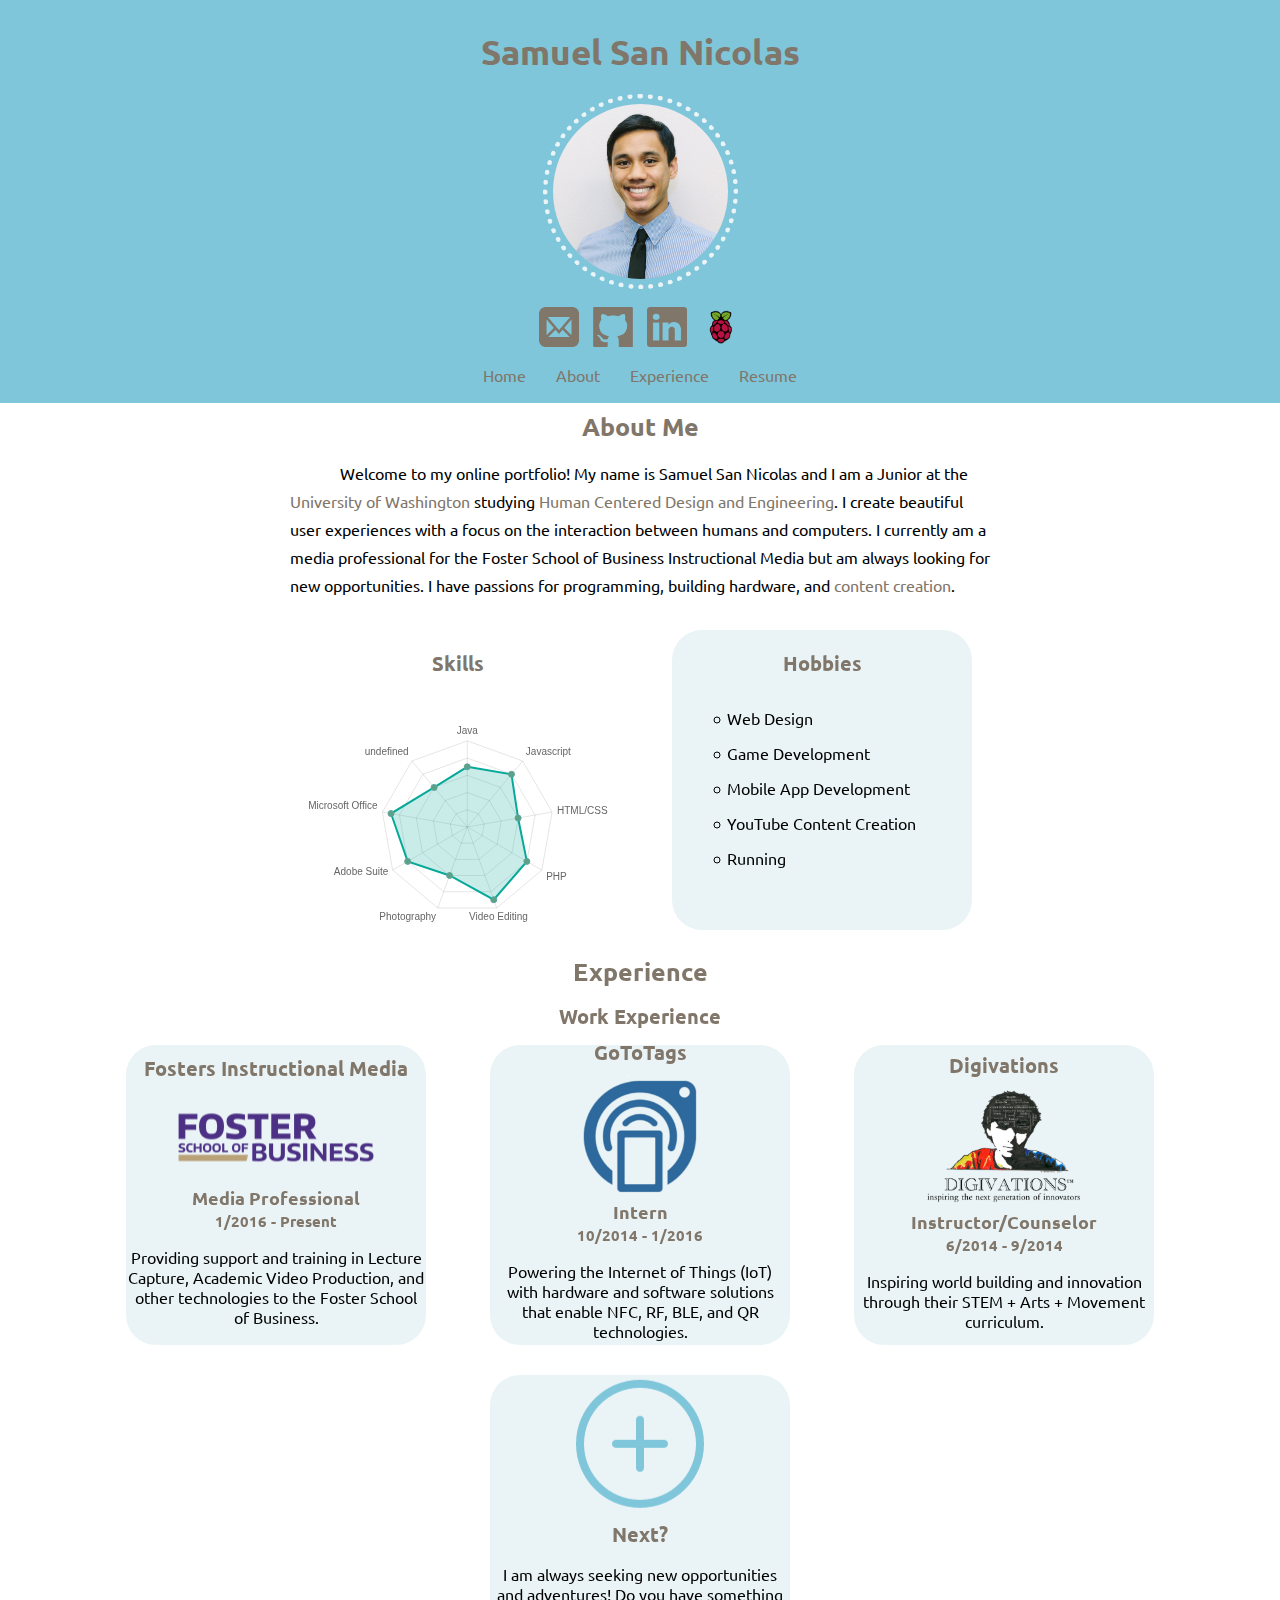
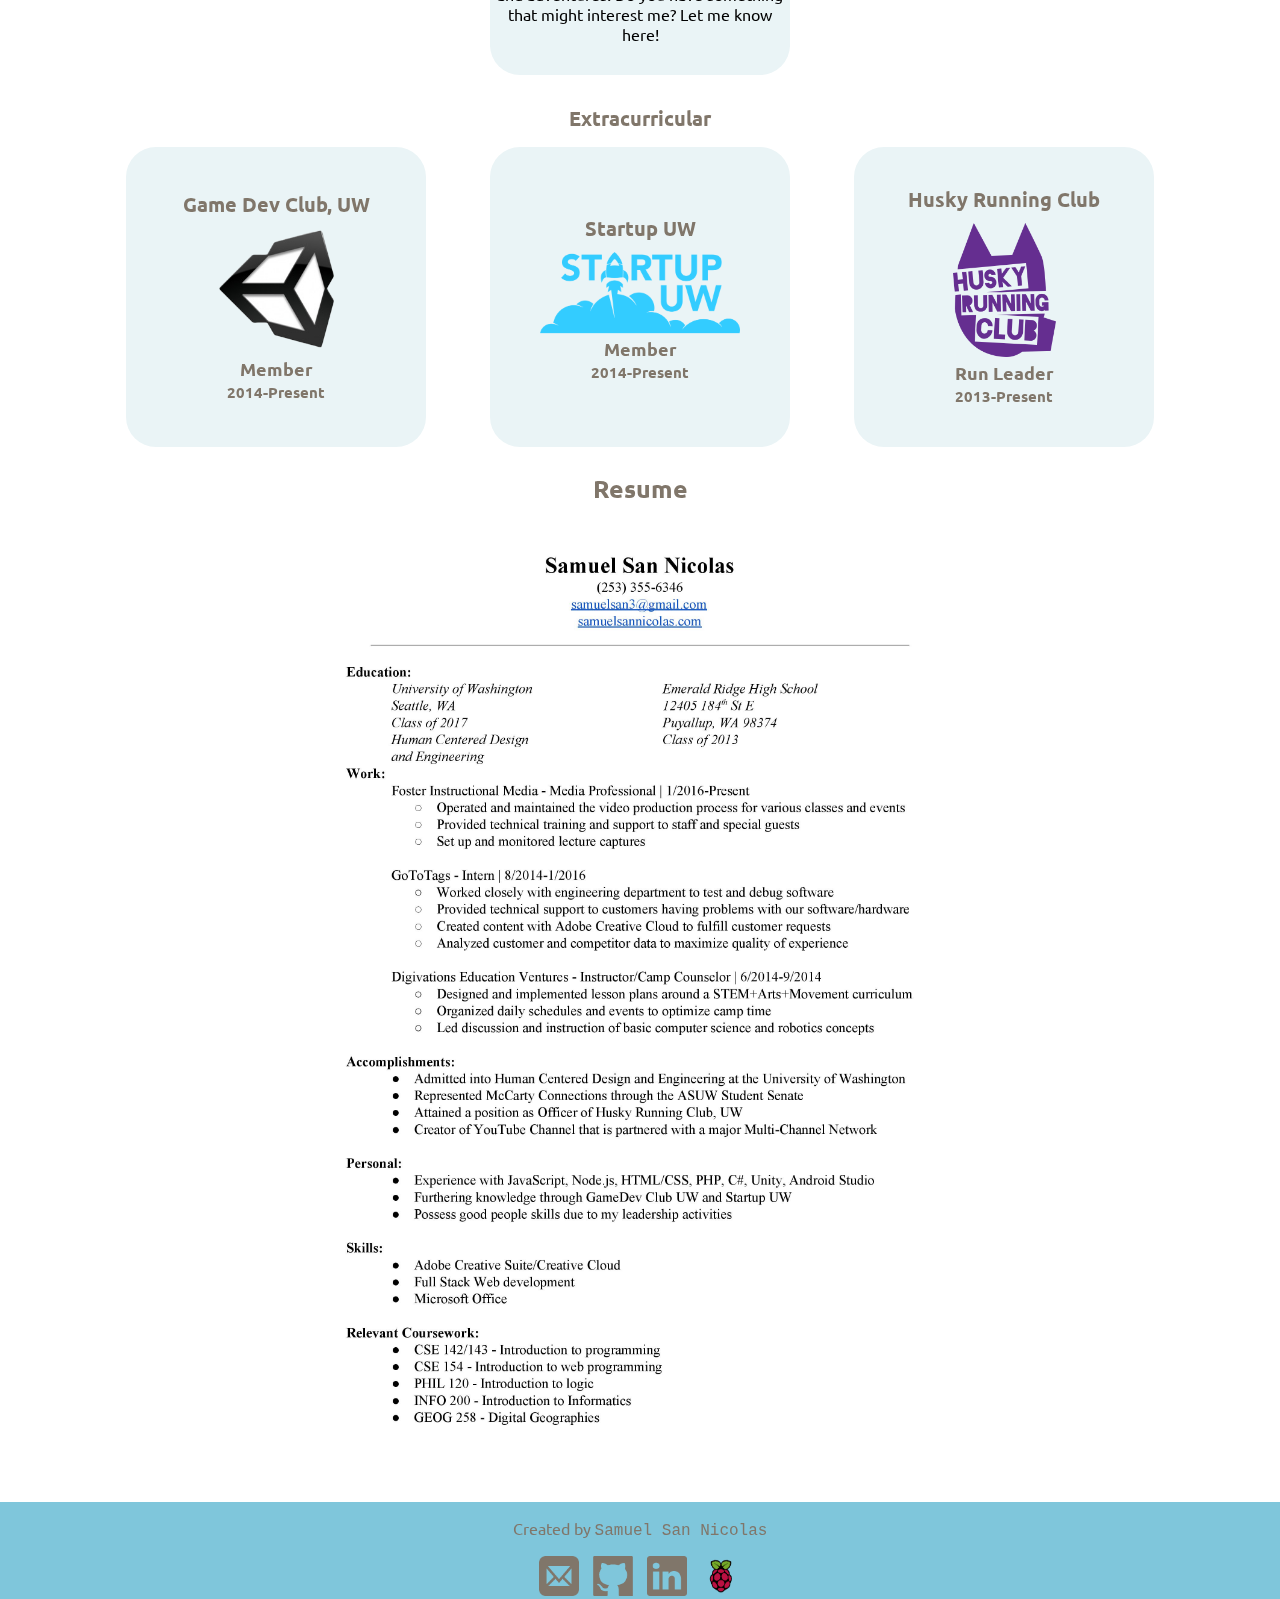
==== index.html @ 19811589 "bug fix" ====
<!DOCTYPE html>
<html>
<head>
	<meta name="author" content="Samuel San Nicolas">
	<meta name="description" content="Samuel San Nicolas Online Portfolio">
	<meta type="keywords" content="Samuel San Nicolas, Online Portfolio, Resume, Sam San Nicolas, Samuel James San Nicolas">
	<meta charset="utf-8">
	<meta name="viewport" content="width=device-width, initial-scale=1.0">
	<link rel="shortcut icon" href="http://students.washington.edu/sjsn/onlineportfolio/images/favicon.ico">
	<title>Samuel San Nicolas</title>
	<script src="http://ajax.aspnetcdn.com/ajax/jQuery/jquery-1.11.3.min.js"></script>
 	<script src="Chart.js"></script>
	<link rel="stylesheet" type="text/css" href="index.css" />
	<!-- Font -->
	<link href='https://fonts.googleapis.com/css?family=Ubuntu' rel='stylesheet' type='text/css'>
</head>

<body>
<section id="header">	
	<h1>Samuel San Nicolas</h1>
	<img src="images/sam.jpeg" alt="Samuel San Nicolas" height="175px" width="175px">
	<div class="contact">
		<a href="mailto:samuelsan3@gmail.com" target="_top">
			<img src="images/email.png" alt="email" height="40px" width="40px" id="nav">
		</a>
		<a href="https://github.com/sjsn">
			<img src="images/github.png" alt="email" height="40px" width="40px" id="nav">
		</a>
		<a href="https://www.linkedin.com/pub/samuel-san-nicolas/a6/190/bb4">
			<img src="images/linkedin.png" alt="email" height="40px" width="40px" id="nav">
		</a>
		<a id="hideText">
			<img src="images/Raspi.png" alt="raspberry pi" height="40px" width="40px" id="nav">
				<span id="showText">This website is hosted on a Raspberry Pi!</span>
		</a>
	</div>
	<div class="menu">
		<ul>
			<li><a href="#header">Home</a></li>
			<li><a href="#about">About</a></li>
			<li><a href="#experience">Experience</a></li>
			<li><a href="Resume.pdf" type="_parent">Resume</a></li>
		</ul>
	</div>
</section>
<section id="about">
	<div id="bio">
		<h3>About Me</h3>
		<p> Welcome to my online portfolio! My name is Samuel San Nicolas and I am a Junior at the 
			<a href="http://www.washington.edu/"> University of Washington</a> 
			studying <a href="http://www.hcde.washington.edu/">Human Centered Design and Engineering</a>. I 
			create beautiful user experiences with a focus on the interaction between humans and computers. I currently 
			am a media professional for the Foster School of Business Instructional Media but am always looking for new 
			opportunities. I have passions for programming, building hardware, and <a href="https://www.youtube.com/watch?v=t0l7hB-kz9c">
			content creation</a>. 
		</p>
	</div>
	<div id="interests">
		<div id="skills">
			<h4>Skills</h4>
			<canvas id="skillsChart" width="300px" height="300px"></canvas>
			<script type="text/javascript" src="index.js"></script>
		</div>
		<div id="hobbies">
			<h4>Hobbies</h4>
			<ul>
				<li>Web Design</li>
				<li>Game Development</li>
				<li>Mobile App Development</li>
				<li>YouTube Content Creation</li>
				<li>Running</li>
			</ul>
		</div>
	</div>
</section>
<section id="experience">
	<h3>Experience</h3>
	<div id="workExperience">
		<h4>Work Experience</h4>
		<div class="job">
			<div class="content">
				<h4><a href="http://foster.uw.edu/">Fosters Instructional Media</a></h4>
				<a href="http://foster.uw.edu/">
					<img src="images/foster-logo.png" alt="Fosters Logo" height="50px" width="200px" id="fosters">
				</a>
				<h5>Media Professional</h5>
				<h6>1/2016 - Present</h6>
				<p>
					Providing support and training in Lecture Capture, Academic Video Production, 
					and other technologies to the Foster School of Business.
				</p>
			</div>
		</div>
		<div class="job">
			<div class="content">
				<h4><a href="https://www.gototags.com">GoToTags</a></h4>
				<a href="https://www.gototags.com/">
					<img src="images/gototags-logo.png" alt="GoToTags Logo" height="120px" width="120px">
				</a>
				<h5>Intern</h5>
				<h6>10/2014 - 1/2016</h6>
				<p>Powering the Internet of Things (IoT) with hardware and software solutions that enable NFC, RF, BLE, and QR technologies.</p>
			</div>
		</div>
		<div class="job">
			<div class="content">
				<h4><a href="http://www.digivations.com/">Digivations</a></h4>
				<a href="http://www.digivations.com/">
					<img src="images/digivations_logo.png" alt="Digivations Logo" height="117px" width="172px">
				</a>
				<h5>Instructor/Counselor</h5>
				<h6>6/2014 - 9/2014</h6>
				<p>Inspiring world building and innovation through their STEM + Arts + Movement curriculum.</p>
			</div>
		</div>
		<div class="job">
			<div class="content">
				<a href="mailto:samuelsan3@gmail.com" target="_top">
					<img src="images/plus.png" height="128px" width="128px">
				</a>
				<h4 id="next"><a href="mailto:samuelsan3@gmail.com" target="_top">Next?</a></h4>
				<p>I am always seeking new opportunities and adventures! Do you have something that might interest me? Let me know here!</p>
			</div>
		</div>
	</div>
	<div id="extracurricular">
		<h4>Extracurricular</h4>
		<div class="job">
			<div class="content">
				<h4><a href="http://gamedev.cs.washington.edu/">Game Dev Club, UW</a></h4>
				<a href="http://gamedev.cs.washington.edu/">
					<img src="images/Unity_Logo.png" alt="unity" width="125px" height="125px">
				</a>
				<h5>Member</h5>
				<h6>2014-Present</h6>
			</div>
		</div>
		<div class="job">
			<div class="content">
				<h4><a href="http://startupuw.com/">Startup UW</a></h4>
				<a href="http://startupuw.com/">
					<img src="images/suw_logo.png" alt="suw" width="200px" height="81px">
				</a>
				<h5>Member</h5>
				<h6>2014-Present</h6>
			</div>
		</div>
		<div class="job">
			<div class="content">
				<h4><a href="http://students.washington.edu/uwrunner/">Husky Running Club</a></h4>
				<a href="http://students.washington.edu/uwrunner/">
					<img src="images/hrc_logo.png" alt="hrc" width="103px" height="134px">
				</a>
				<h5>Run Leader</h5>
				<h6>2013-Present</h6>
			</div>
		</div>
	</div>
</section>
<section id="resume">
	<h3>Resume</h3>
	<div id="imgHolder">
		<a href="Resume.pdf" type="_parent">
			<img src="images/Sam_San_Nicolas_Resume.jpg" alt="Resume">
		</a>
	</div>
</section>
<section  id="footer">
	<div class="copyright">
		<p>Created by <span id="signature">Samuel San Nicolas</span></p> 
	</div>
	<div class="botContact">
		<a href="mailto:samuelsan3@gmail.com" target="_top">
			<img src="images/email.png" alt="email" height="40px" width="40px" id="nav">
		</a>
		<a href="https://github.com/sjsn">
			<img src="images/github.png" alt="email" height="40px" width="40px" id="nav">
		</a>
		<a href="https://www.linkedin.com/pub/samuel-san-nicolas/a6/190/bb4">
			<img src="images/linkedin.png" alt="email" height="40px" width="40px" id="nav">
		</a>
		<a id="hideText">
			<img src="images/Raspi.png" alt="raspberry pi" height="40px" width="40px" id="nav">
				<span id="showText">This website is hosted on a Raspberry Pi!</span>
		</a>
	</div>
</section>
</body>
</html>
---- index.css ----
body {
	width: 100%;
	overflow-y: scroll;
	margin: 0;
	font-family: 'Ubuntu';
}

@media only screen and (min-width: 501px) {
	#header > img {
		margin-top: 20px;
	}

	.menu {
		background-color: #7fc6db;
		width: 100%;
		height: auto;
		position: absolute;
	}

	.fixed {
		position: fixed;
		top: 0;
		z-index: 50;
	}

	ul > li {
		float: left;
	}

	#bio {
		width: 700px;
		margin-top: 50px;
	}

	a#hideText:hover > span#showText {
		bottom: 3px;
		width: 125px;
	}

	#interests {
		height: auto;
	}

	#skills {
		margin: 15px 30px;
	}

	#hobbies {
		margin: 15px 30px;
	}

	.job {
		margin: 15px 30px;
	}

	#imgHolder  img {
		width: 60%;
		height: 55%;
	}
}

@media only screen and (max-width: 500px) {
	#header > img {
		margin-top: 10px;
	}

	#header > .contact {
		padding-bottom: 15px;
		margin-left: 20px;
		margin-right: 20px;
		border-bottom: 2px dotted #80766a;
	}

	ul > li {
		float: center;
	}

	#bio {
		width: 90%;
		margin-top: 10px;
	}

	a#hideText:hover > span#showText {
		bottom: 5px;
		left: 50px;
		width: 50px;
	}

	#interests {
		height: 680px;
	}

	#skills {
		margin: 15px 30px;
	}

	#hobbies {
		margin: 15px 30px;
		margin-top: 30px;
	}

	.job {
		margin-top: 15px;
		margin-bottom: 15px;
	}

	#imgHolder img {
		width: 80%;
		height: 75%;
	}
}

#header {
	height: 70%;
	width: 100%;
	text-align: center;
	background-color: #7fc6db;
}


#header > h1 {
	margin: auto;
	font-size: 35px;
	padding-top: 30px;
	color: #80766a;
}

#header > img {
	padding: 5px;
	border-radius: 50%;
	border: 5px dotted #eaf4f6;
}

.contact {
	margin-top: 15px;
}

#nav {
	padding-left: 5px;
	padding-right: 5px;
}

a#hideText {
	position: relative;
	text-decoration: none;
	z-index: 20;
}

a#hideText {
	z-index: 30;
}

span#showText {
	display: none;
}

a#hideText:hover > span#showText {
	display: inline-block;
	position: absolute;
	color: #80766a;
	text-align: center;
}

.menu > ul {
	list-style: none;
	display: inline-block;
	padding: 0px;
	margin-bottom: auto;
	margin-top: auto;
}

.menu ul > li {
	text-align: center;
}

#fosters {
	padding-top: 20px;
	padding-bottom: 20px;
}

a {
	color: #80766a;
	text-decoration: none;
}

a:hover {
	color: #ece4da;
}

#header > .menu > ul > li > a {
	display: inline-block;
	padding: 15px;
}

#about {
	text-align: center;

}

#bio {
	display: inline-block;
}

#bio > h2 {
	margin: auto;
}

h3, #projects h2 {
	color: #80766a;
	font-size: 25px;
	margin-top: 10px;
	margin-bottom: 10px;
	text-align: center;
}

h4, #projects h3 {
	color: #80766a;
	font-size: 20px;
	margin-top: 10px;
	margin-bottom: 10px;
	text-align: center;
}

#bio > p {
	line-height: 1.75em;
	text-indent: 50px;
	text-align: left;
}

#interests {
	display: inline-block;
	width: 100%;
}

#skills > h4, #hobbies > h4 {
	margin-top: 20px;
	margin-bottom: 0px;
}

#skills {
	display: inline-block;
	vertical-align: top;
	height: 300px;
	width: 300px;
}

#hobbies {
	display: inline-block;
	text-align: center;
	height: 300px;
	width: 300px;
	border-radius: 10%;
	background-color: #eaf4f6;
}

#hobbies > ul {
	list-style-type: circle;
	display: inline-block;
}

#hobbies > ul > li {
	text-indent: -5px;
	padding-right: 50px;
	margin-left: 20px;
	margin-top: 15px;
}

#experience {
	text-align: center;
}

#workExperience > h4, #extracurricular > h4 {
	margin-top: 15px;
	margin-bottom: 0px;
}

.job {
	display: inline-block;
	vertical-align: top;
	height: 300px;
	width: 300px;
	background-color: #eaf4f6;
	border-radius: 10%;
}

.content {
	position: relative;
	top: 50%;
	transform: translateY(-55%);
}

.content > h4, .content > h5, .content > h6 {
	color: #80766a;
}

.content > h5 {
	font-size: 18px;
	margin-top: 1px;
	margin-bottom: 1px;
}

.content > h6 {
	font-size: 15px;
	margin-top: 1px;
	margin-bottom: 2px;
}

.content > p {
	margin-left: 2px;
	margin-right: 2px;
}

#resume {
	text-align: center;
}

#resume > h3 {
	margin-bottom: 0px;
}

#imgHolder {
	height: 100%;
	width: 100%;
	display: inline-block;
}

#footer {
	width: 100%;
	bottom: 0;
	background-color: #7fc6db;
	text-align: center;
}

.copyright > p {
	color: #80766a;
	display: inline-block;
}

#signature {
	font-family: "courier new";
}
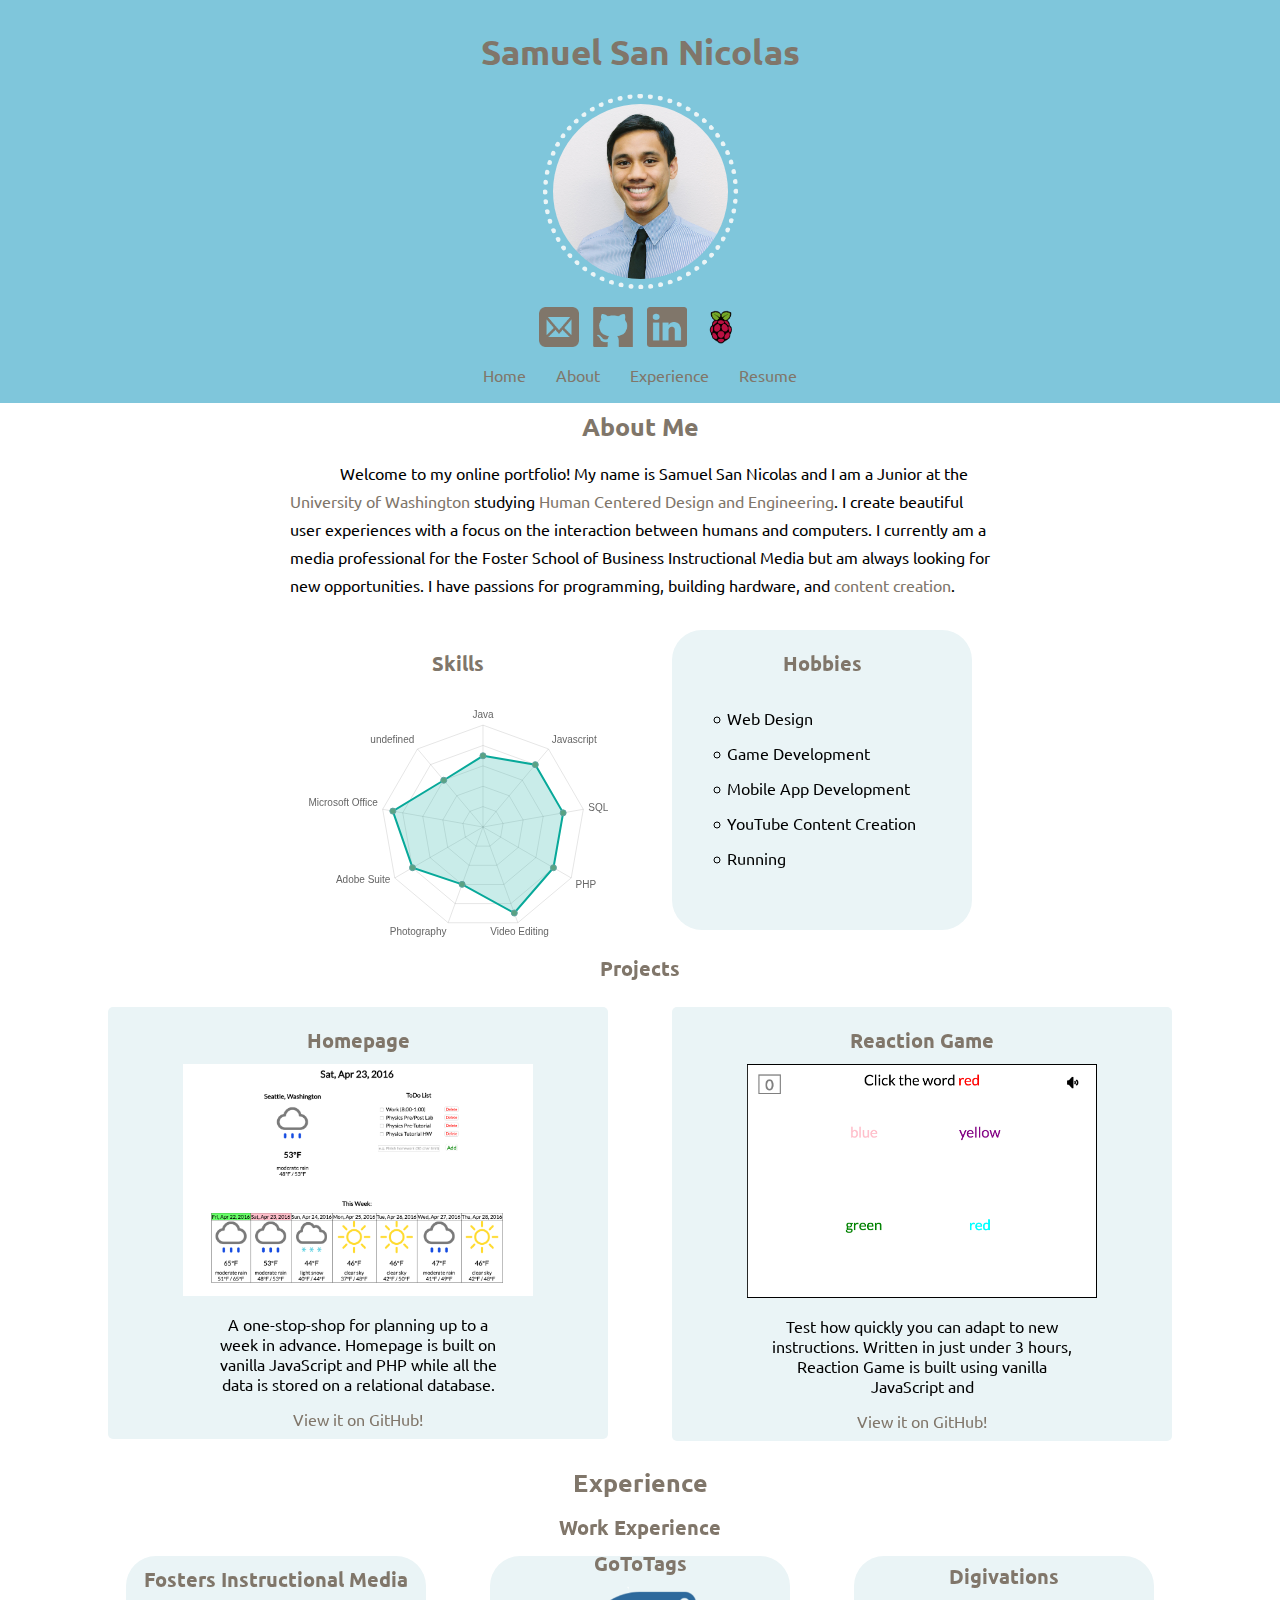
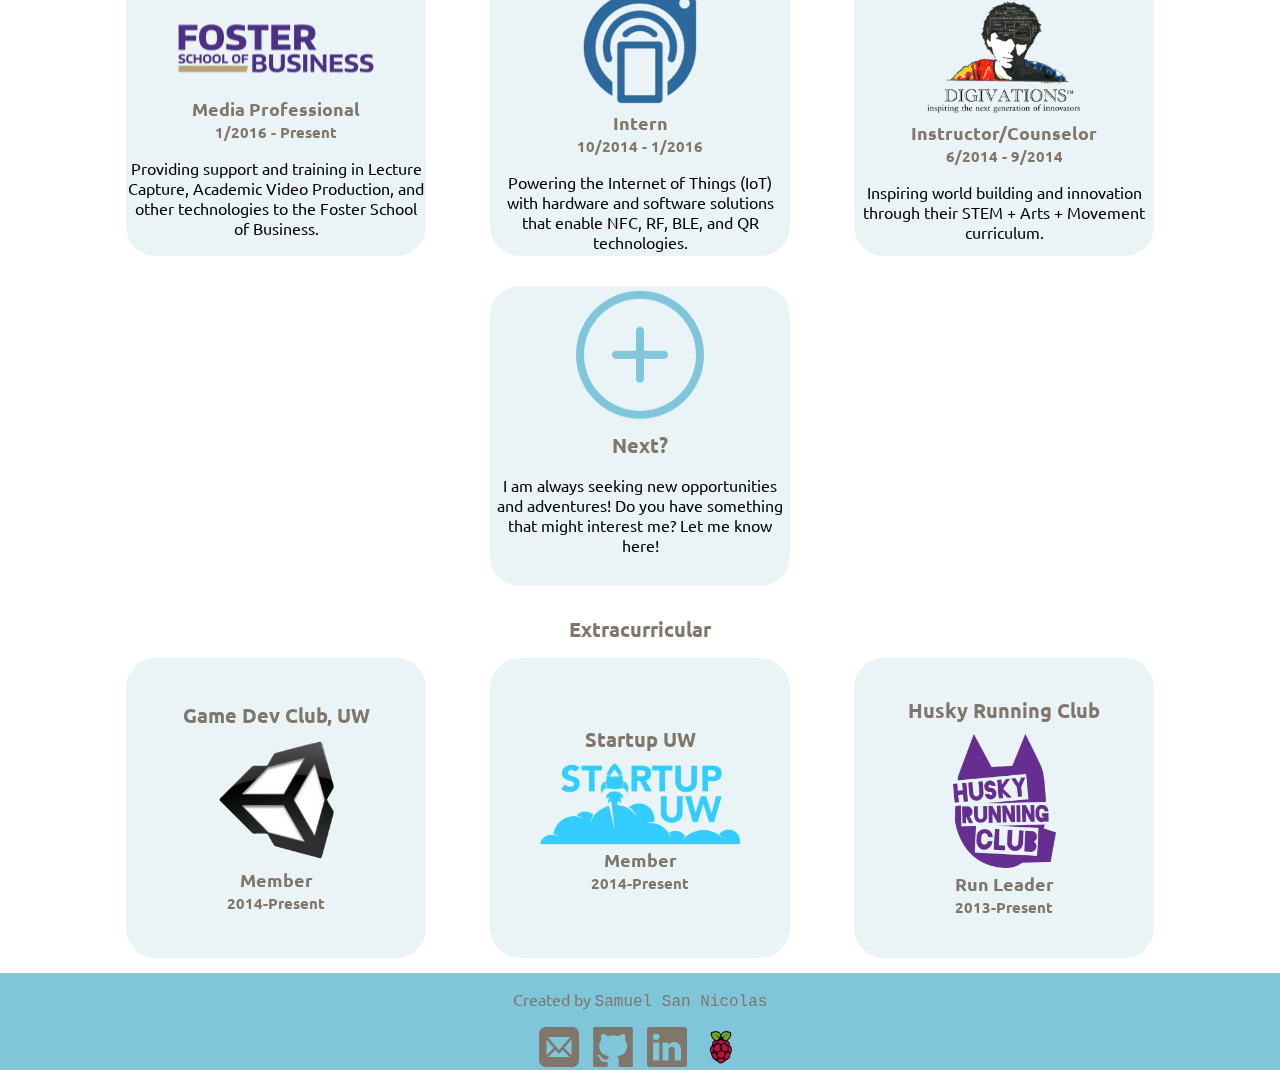
==== commit 11fd0872: "Added Projects" ====
--- a/index.html
+++ b/index.html
@@ -73,6 +73,37 @@
 		</div>
 	</div>
 </section>
+<section id="projects">
+	<h3>Projects</h3>
+		<div class="proj">
+			<a href="http://students.washington.edu/sjsn/homepage">
+				<h4>Homepage</h4>
+				<img src="./images/homepage.png" class="projimg"/>
+			</a>
+			<p>
+				A one-stop-shop for planning up to a week in advance. Homepage is built
+				on vanilla JavaScript and PHP while all the data is stored on a 
+				relational database.
+			</p>
+			<a href="https://github.com/sjsn/Homepage">
+				View it on GitHub!
+			</a>
+		</div>
+		<div class="proj">
+			<a href="./reactiongame/index.html">
+				<h4>Reaction Game</h4>
+				<img src="./images/reactiongame.png" class="projimg" />
+			</a>
+			<p>
+				Test how quickly you can adapt to new instructions. Written in 
+				just under 3 hours, Reaction Game is built using vanilla JavaScript
+				and
+			</p>
+			<a href="https://github.com/sjsn/Reaction-Game">
+				View it on GitHub!
+			</a>
+		</div>
+</section>
 <section id="experience">
 	<h3>Experience</h3>
 	<div id="workExperience">
@@ -157,14 +188,6 @@
 		</div>
 	</div>
 </section>
-<section id="resume">
-	<h3>Resume</h3>
-	<div id="imgHolder">
-		<a href="Resume.pdf" type="_parent">
-			<img src="images/Sam_San_Nicolas_Resume.jpg" alt="Resume">
-		</a>
-	</div>
-</section>
 <section  id="footer">
 	<div class="copyright">
 		<p>Created by <span id="signature">Samuel San Nicolas</span></p> 
--- a/index.css
+++ b/index.css
@@ -2,7 +2,7 @@
 	width: 100%;
 	overflow-y: scroll;
 	margin: 0;
-	font-family: 'Ubuntu';
+	font-family: "Ubuntu", sans-serif;
 }
 
 @media only screen and (min-width: 501px) {
@@ -57,6 +57,11 @@
 		width: 60%;
 		height: 55%;
 	}
+
+	.proj {
+		width: 500px;
+		margin: 15px 30px;
+	}
 }
 
 @media only screen and (max-width: 500px) {
@@ -108,6 +113,10 @@
 		width: 80%;
 		height: 75%;
 	}
+
+	.proj {
+		width: 90%;
+	}
 }
 
 #header {
@@ -338,4 +347,32 @@
 
 #signature {
 	font-family: "courier new";
-}+}
+
+#projects {
+	text-align: center;
+}
+
+.proj {
+	display: inline-block;
+	vertical-align: top;
+	background-color: #eaf4f6;
+	border-radius: 5px;
+	text-align: center;
+	padding-bottom: 10px;
+}
+
+.proj h4 {
+	padding-top: 10px;
+}
+
+.projimg {
+	width: 70%;
+	height: 50%;
+}
+
+.proj p {
+	width: 60%;
+	margin: auto;
+	padding: 15px 15px;
+}
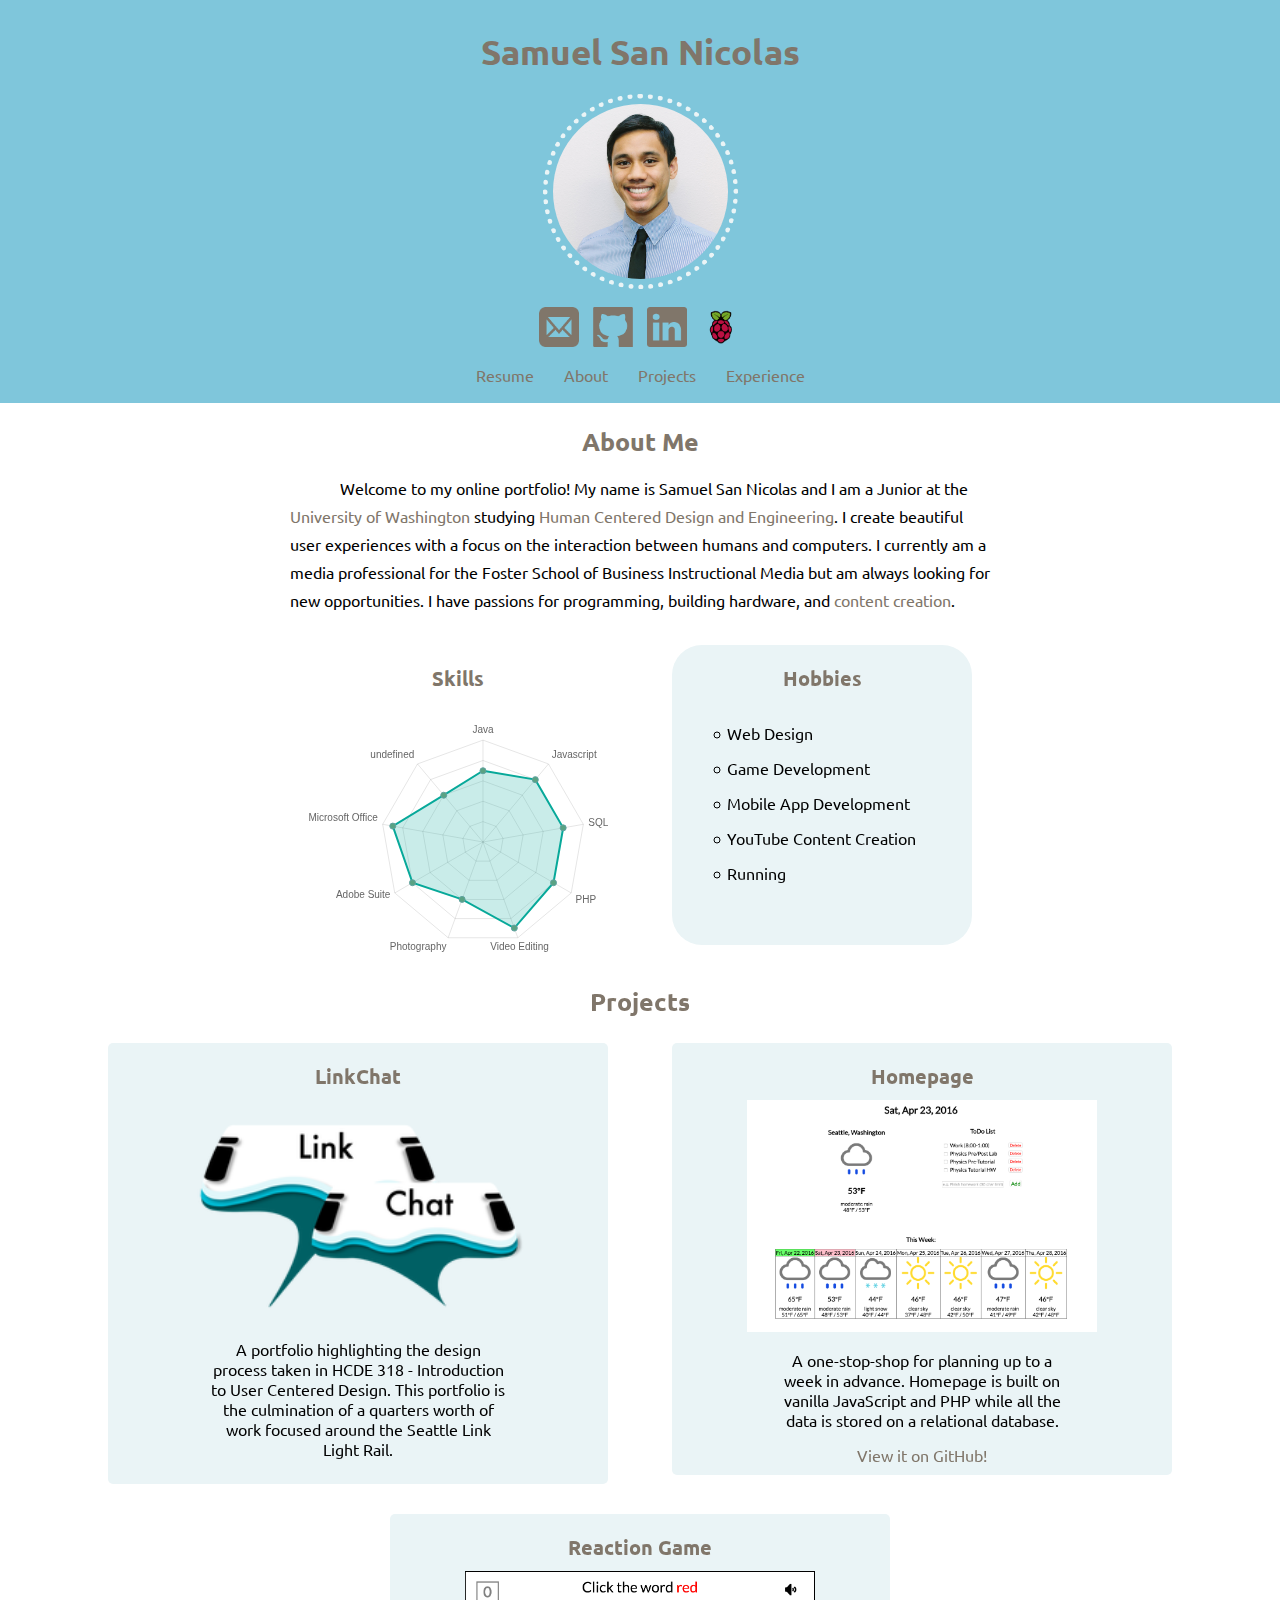
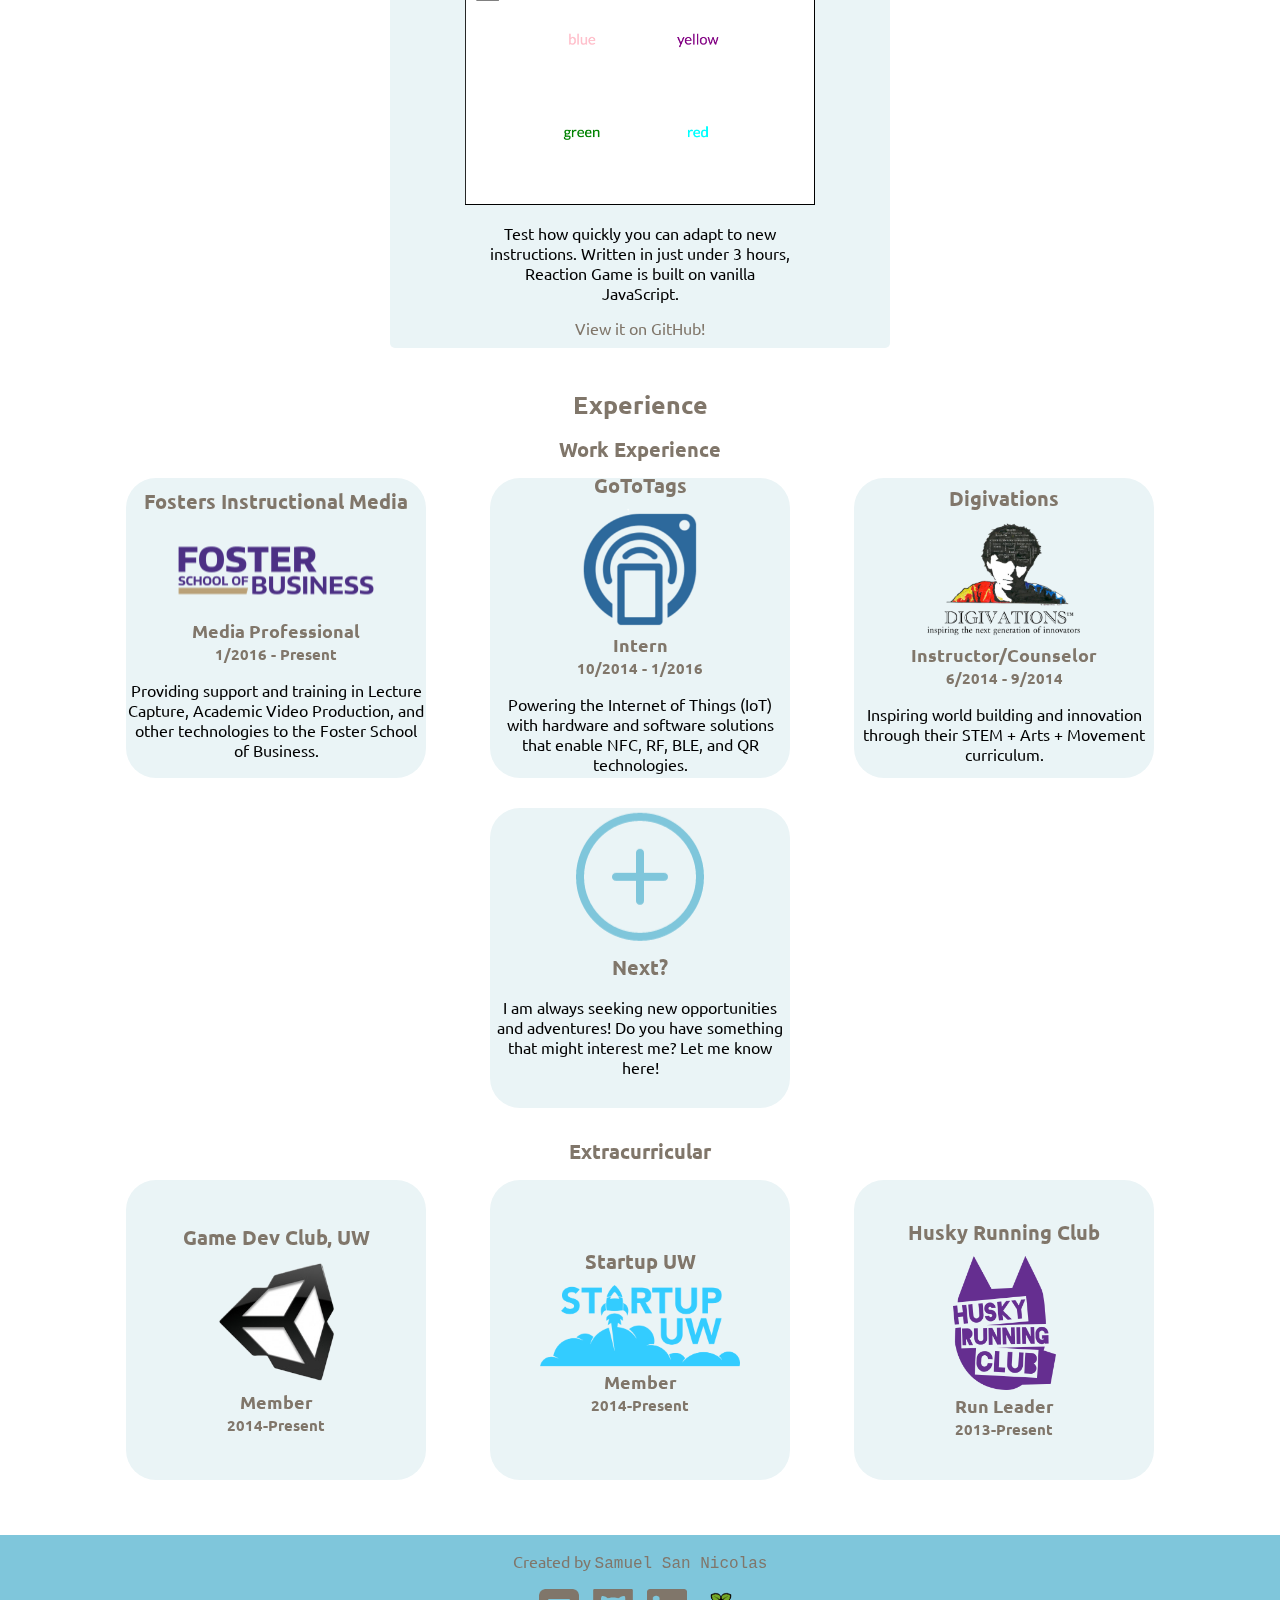
==== commit 4748e5f1: "Added HCDE 318" ====
--- a/index.html
+++ b/index.html
@@ -36,10 +36,10 @@
 	</div>
 	<div class="menu">
 		<ul>
-			<li><a href="#header">Home</a></li>
+			<li><a href="Resume.pdf" type="_parent">Resume</a></li>
 			<li><a href="#about">About</a></li>
+			<li><a href="#projects">Projects</a></li>
 			<li><a href="#experience">Experience</a></li>
-			<li><a href="Resume.pdf" type="_parent">Resume</a></li>
 		</ul>
 	</div>
 </section>
@@ -76,6 +76,17 @@
 <section id="projects">
 	<h3>Projects</h3>
 		<div class="proj">
+			<a href="http://linkchat.weebly.com/">
+				<h4>LinkChat</h4>
+				<img src="./images/linkchat.png" class="projimg"/>
+			</a>
+			<p>
+				A portfolio highlighting the design process taken in HCDE 318 - 
+				Introduction to User Centered Design. This portfolio is the culmination of a 
+				quarters worth of work focused around the Seattle Link Light Rail.
+			</p>
+		</div>
+		<div class="proj">
 			<a href="http://students.washington.edu/sjsn/homepage">
 				<h4>Homepage</h4>
 				<img src="./images/homepage.png" class="projimg"/>
@@ -90,14 +101,13 @@
 			</a>
 		</div>
 		<div class="proj">
-			<a href="./reactiongame/index.html">
+			<a href="./reactiongame/">
 				<h4>Reaction Game</h4>
 				<img src="./images/reactiongame.png" class="projimg" />
 			</a>
 			<p>
 				Test how quickly you can adapt to new instructions. Written in 
-				just under 3 hours, Reaction Game is built using vanilla JavaScript
-				and
+				just under 3 hours, Reaction Game is built on vanilla JavaScript.
 			</p>
 			<a href="https://github.com/sjsn/Reaction-Game">
 				View it on GitHub!
--- a/index.css
+++ b/index.css
@@ -62,6 +62,10 @@
 		width: 500px;
 		margin: 15px 30px;
 	}
+
+	.proj p {
+		width: 60%;
+	}
 }
 
 @media only screen and (max-width: 500px) {
@@ -116,6 +120,11 @@
 
 	.proj {
 		width: 90%;
+		margin-bottom: 20px;
+	}
+
+	.proj p {
+		width: 80%;
 	}
 }
 
@@ -214,15 +223,15 @@
 	margin: auto;
 }
 
-h3, #projects h2 {
+h3 {
 	color: #80766a;
 	font-size: 25px;
-	margin-top: 10px;
+	margin-top: 25px;
 	margin-bottom: 10px;
 	text-align: center;
 }
 
-h4, #projects h3 {
+h4 {
 	color: #80766a;
 	font-size: 20px;
 	margin-top: 10px;
@@ -338,6 +347,7 @@
 	bottom: 0;
 	background-color: #7fc6db;
 	text-align: center;
+	margin-top: 40px;
 }
 
 .copyright > p {
@@ -372,7 +382,6 @@
 }
 
 .proj p {
-	width: 60%;
 	margin: auto;
 	padding: 15px 15px;
 }
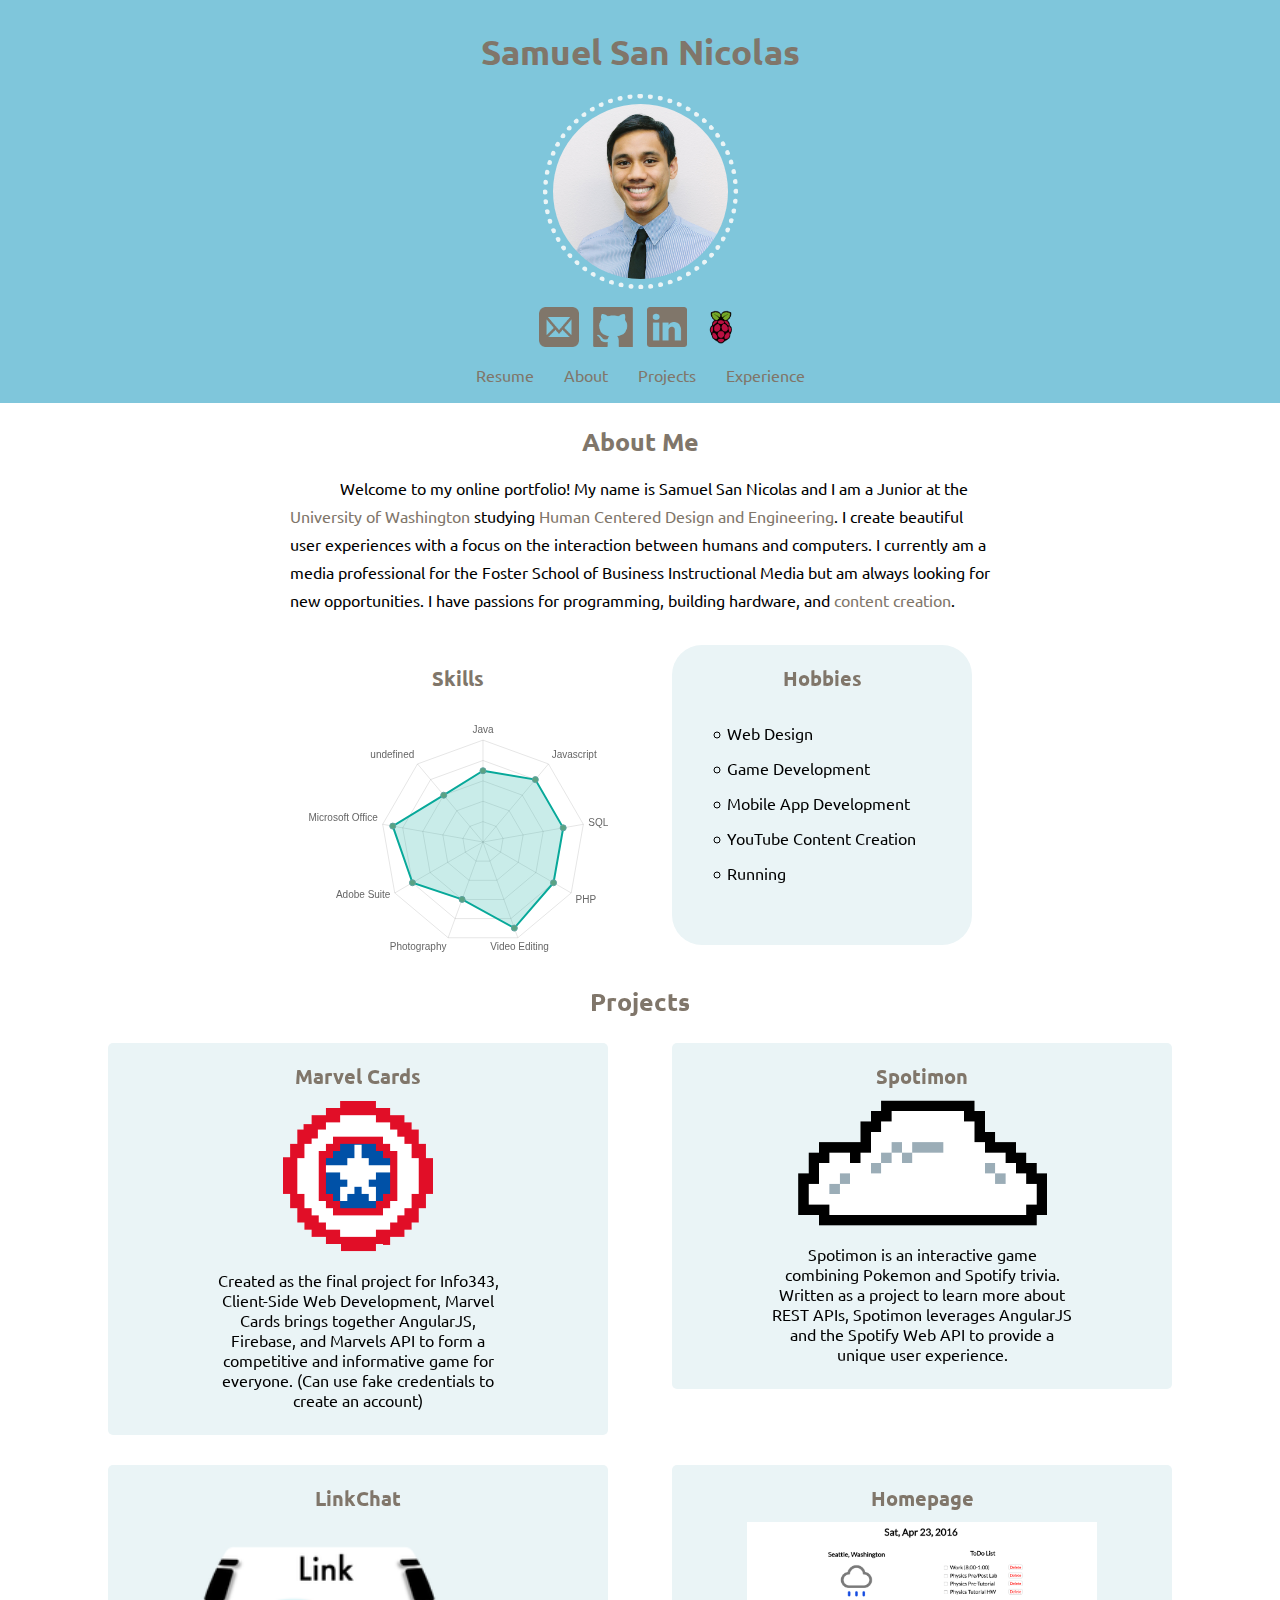
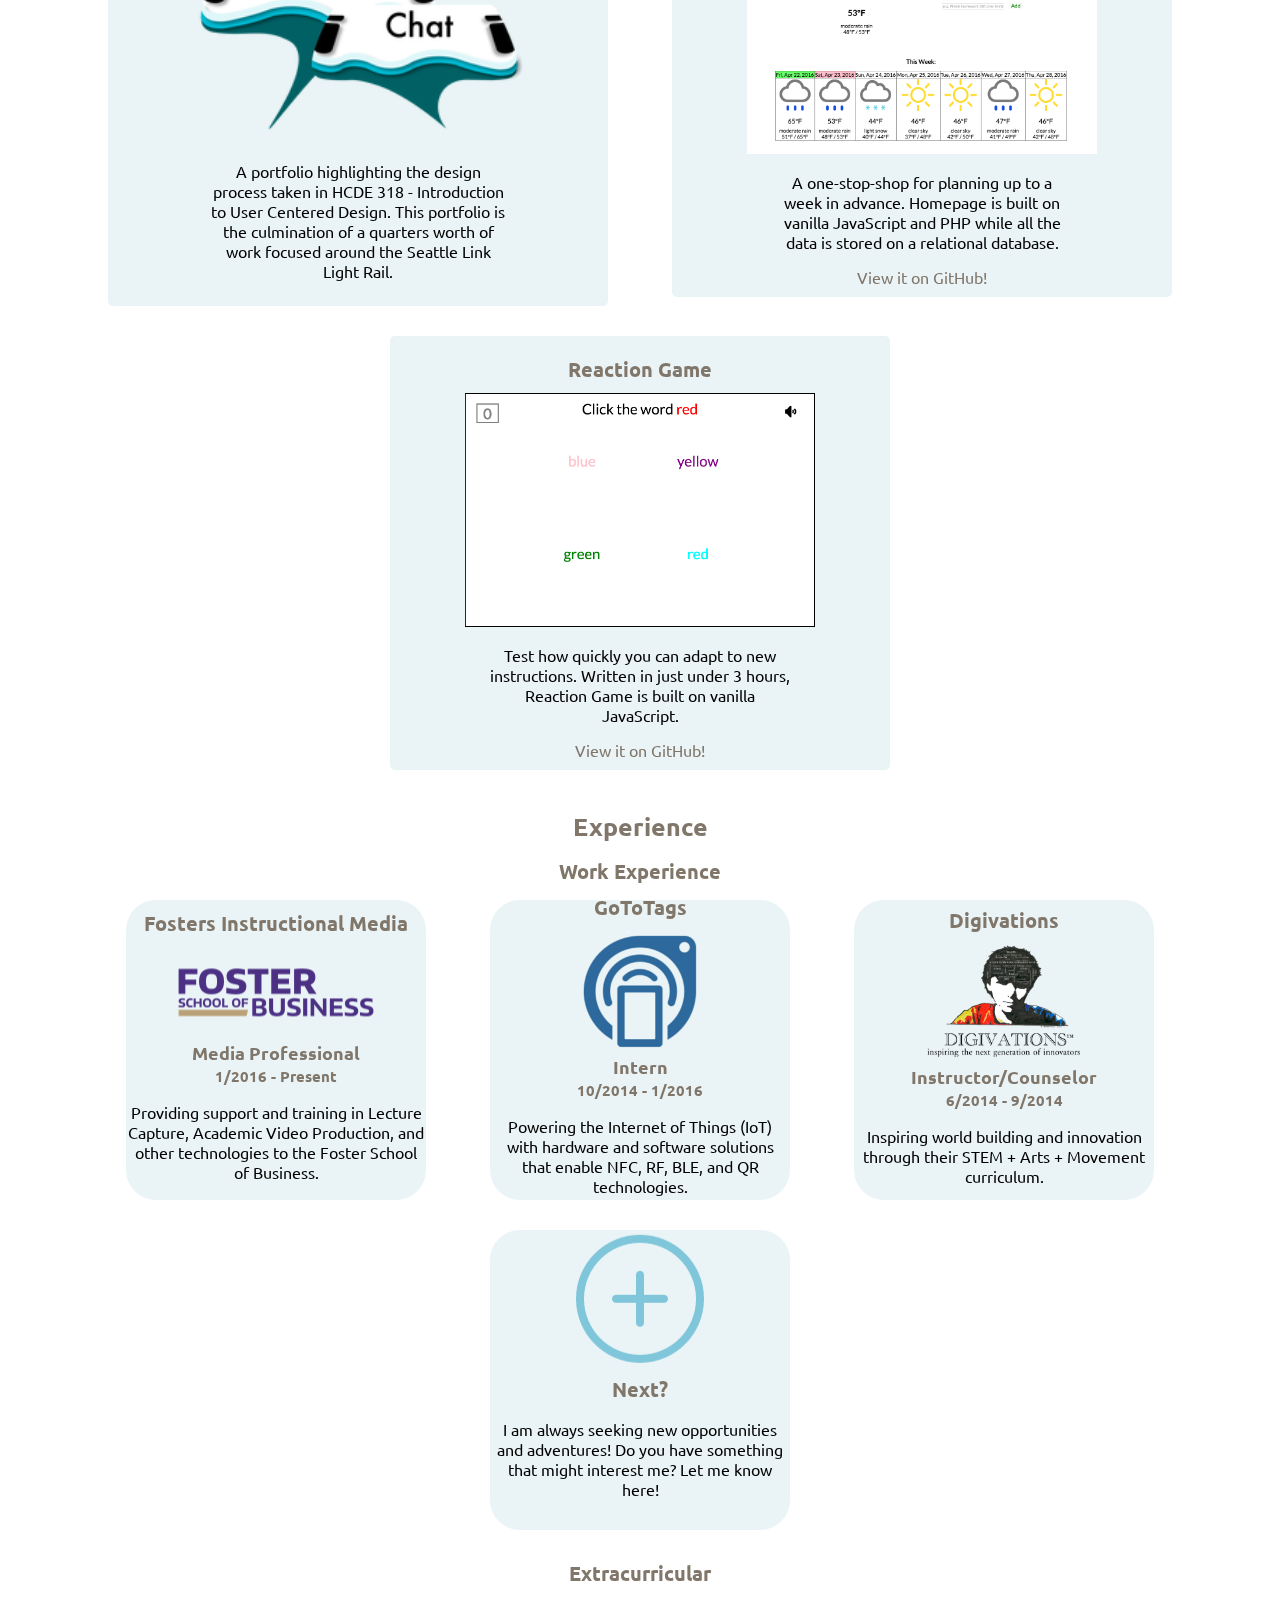
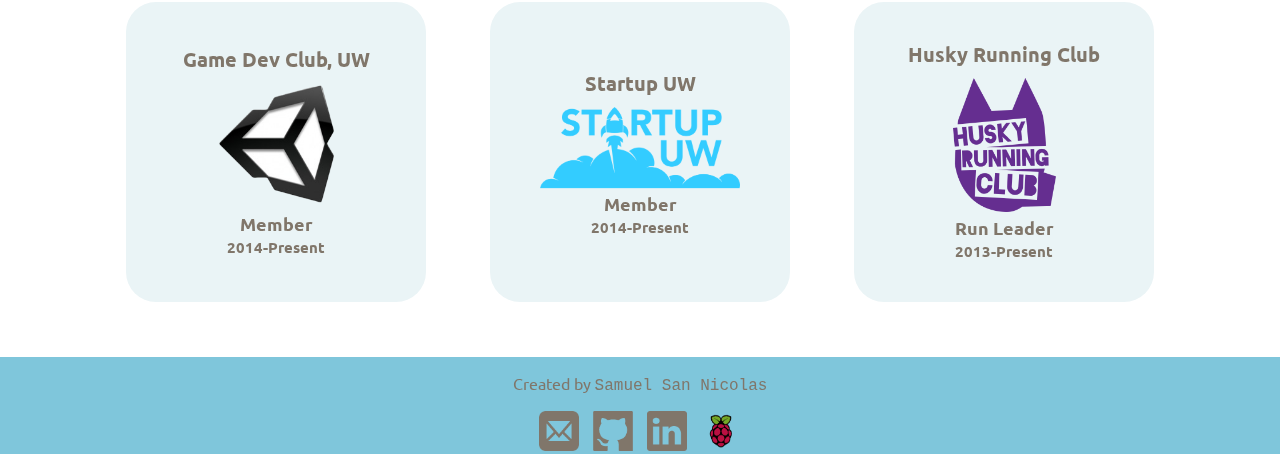
==== commit e0a85f2d: "Add Info projects" ====
--- a/index.html
+++ b/index.html
@@ -76,6 +76,28 @@
 <section id="projects">
 	<h3>Projects</h3>
 		<div class="proj">
+			<a href="http://students.washington.edu/sjsn/info343/marvelcards/app/#/">
+				<h4>Marvel Cards</h4>
+				<img src="./images/shield.png" class="projimg" id="shield-img"/>
+			</a>
+			<p>
+				Created as the final project for Info343, Client-Side Web Development, Marvel Cards
+				brings together AngularJS, Firebase, and Marvels API to form a competitive and
+				informative game for everyone. (Can use fake credentials to create an account)
+			</p>
+		</div>
+		<div class="proj">
+			<a href="http://students.washington.edu/sjsn/info343/challenges/angular/app/#/home">
+				<h4>Spotimon</h4>
+				<img src="./images/cloud.png" class="projimg" id="cloud-img"/>
+			</a>
+			<p>
+				Spotimon is an interactive game combining Pokemon and Spotify trivia. Written as a 
+				project to learn more about REST APIs, Spotimon leverages AngularJS and the Spotify
+				Web API to provide a unique user experience.
+			</p>
+		</div>
+		<div class="proj">
 			<a href="http://linkchat.weebly.com/">
 				<h4>LinkChat</h4>
 				<img src="./images/linkchat.png" class="projimg"/>
--- a/index.css
+++ b/index.css
@@ -385,3 +385,11 @@
 	margin: auto;
 	padding: 15px 15px;
 }
+
+#shield-img {
+	width: 30%;
+}
+
+#cloud-img {
+	width: 50%;
+}
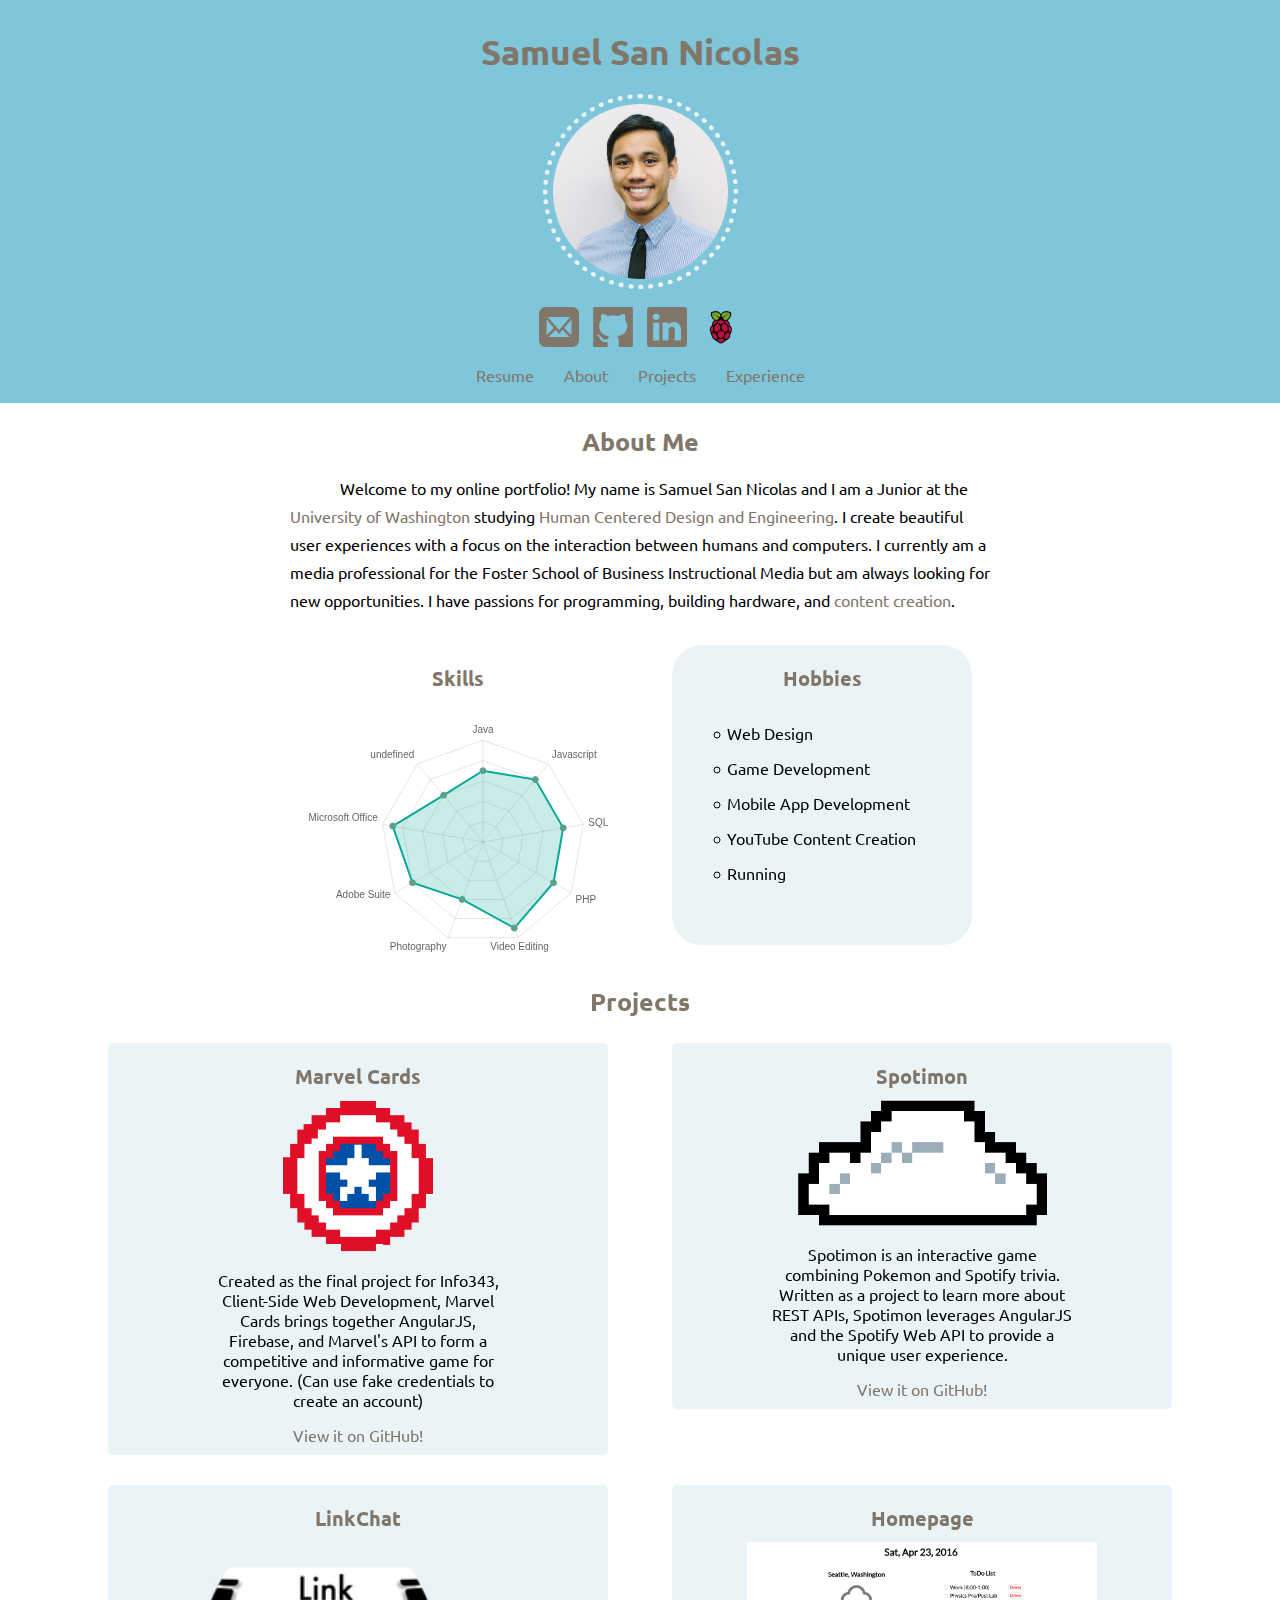
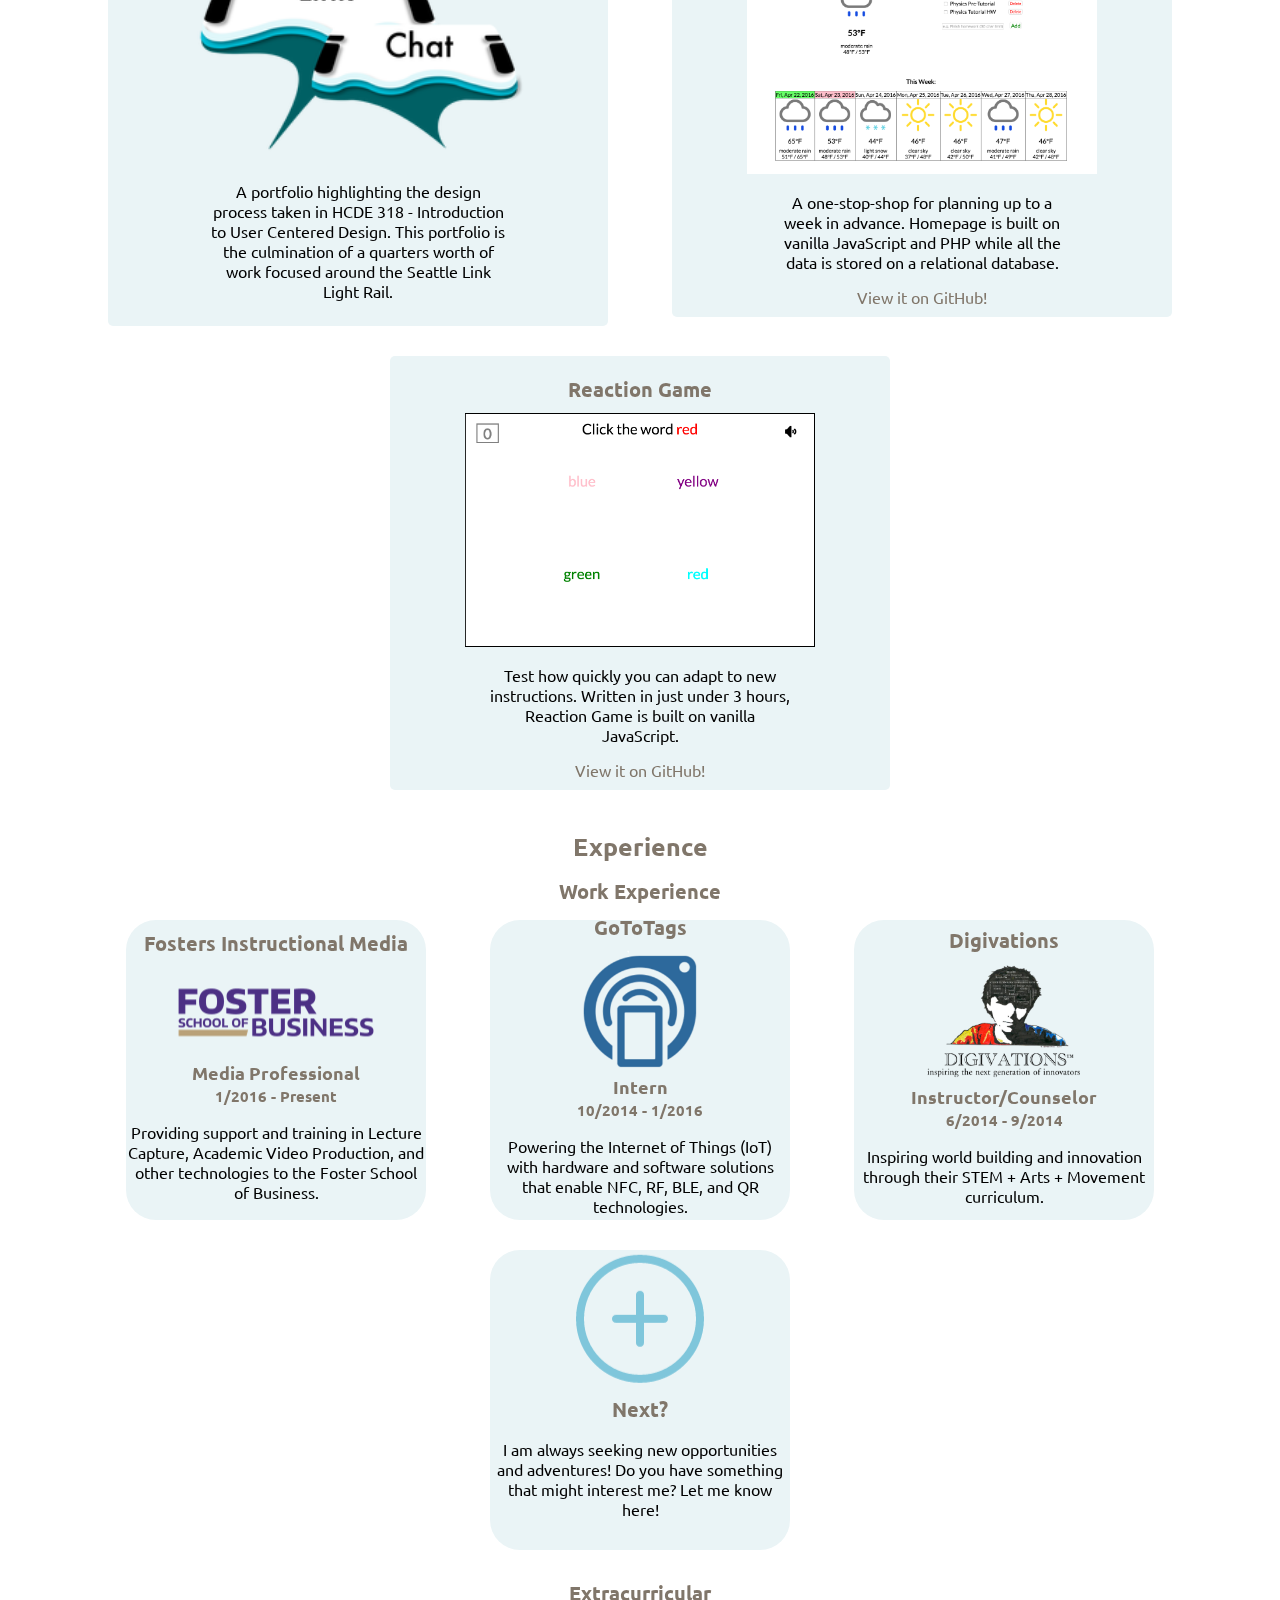
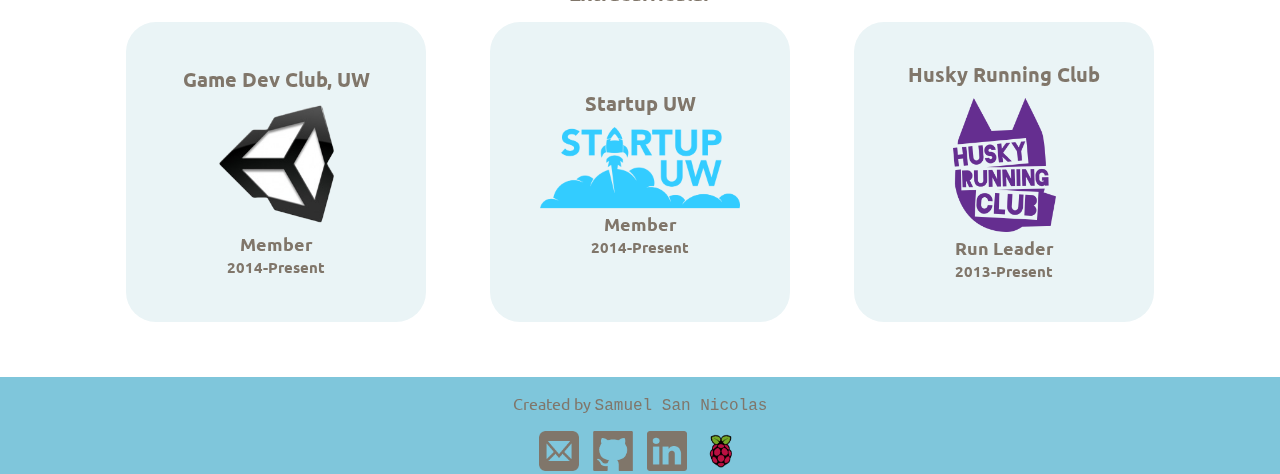
==== commit 054b0cfa: "Add GitHub Links" ====
--- a/index.html
+++ b/index.html
@@ -82,9 +82,12 @@
 			</a>
 			<p>
 				Created as the final project for Info343, Client-Side Web Development, Marvel Cards
-				brings together AngularJS, Firebase, and Marvels API to form a competitive and
+				brings together AngularJS, Firebase, and Marvel's API to form a competitive and
 				informative game for everyone. (Can use fake credentials to create an account)
 			</p>
+			<a href="https://github.com/sjsn/info343-final-project">
+				View it on GitHub!
+			</a>
 		</div>
 		<div class="proj">
 			<a href="http://students.washington.edu/sjsn/info343/challenges/angular/app/#/home">
@@ -96,6 +99,9 @@
 				project to learn more about REST APIs, Spotimon leverages AngularJS and the Spotify
 				Web API to provide a unique user experience.
 			</p>
+			<a href="https://github.com/sjsn/Spotimon">
+				View it on GitHub!
+			</a>
 		</div>
 		<div class="proj">
 			<a href="http://linkchat.weebly.com/">
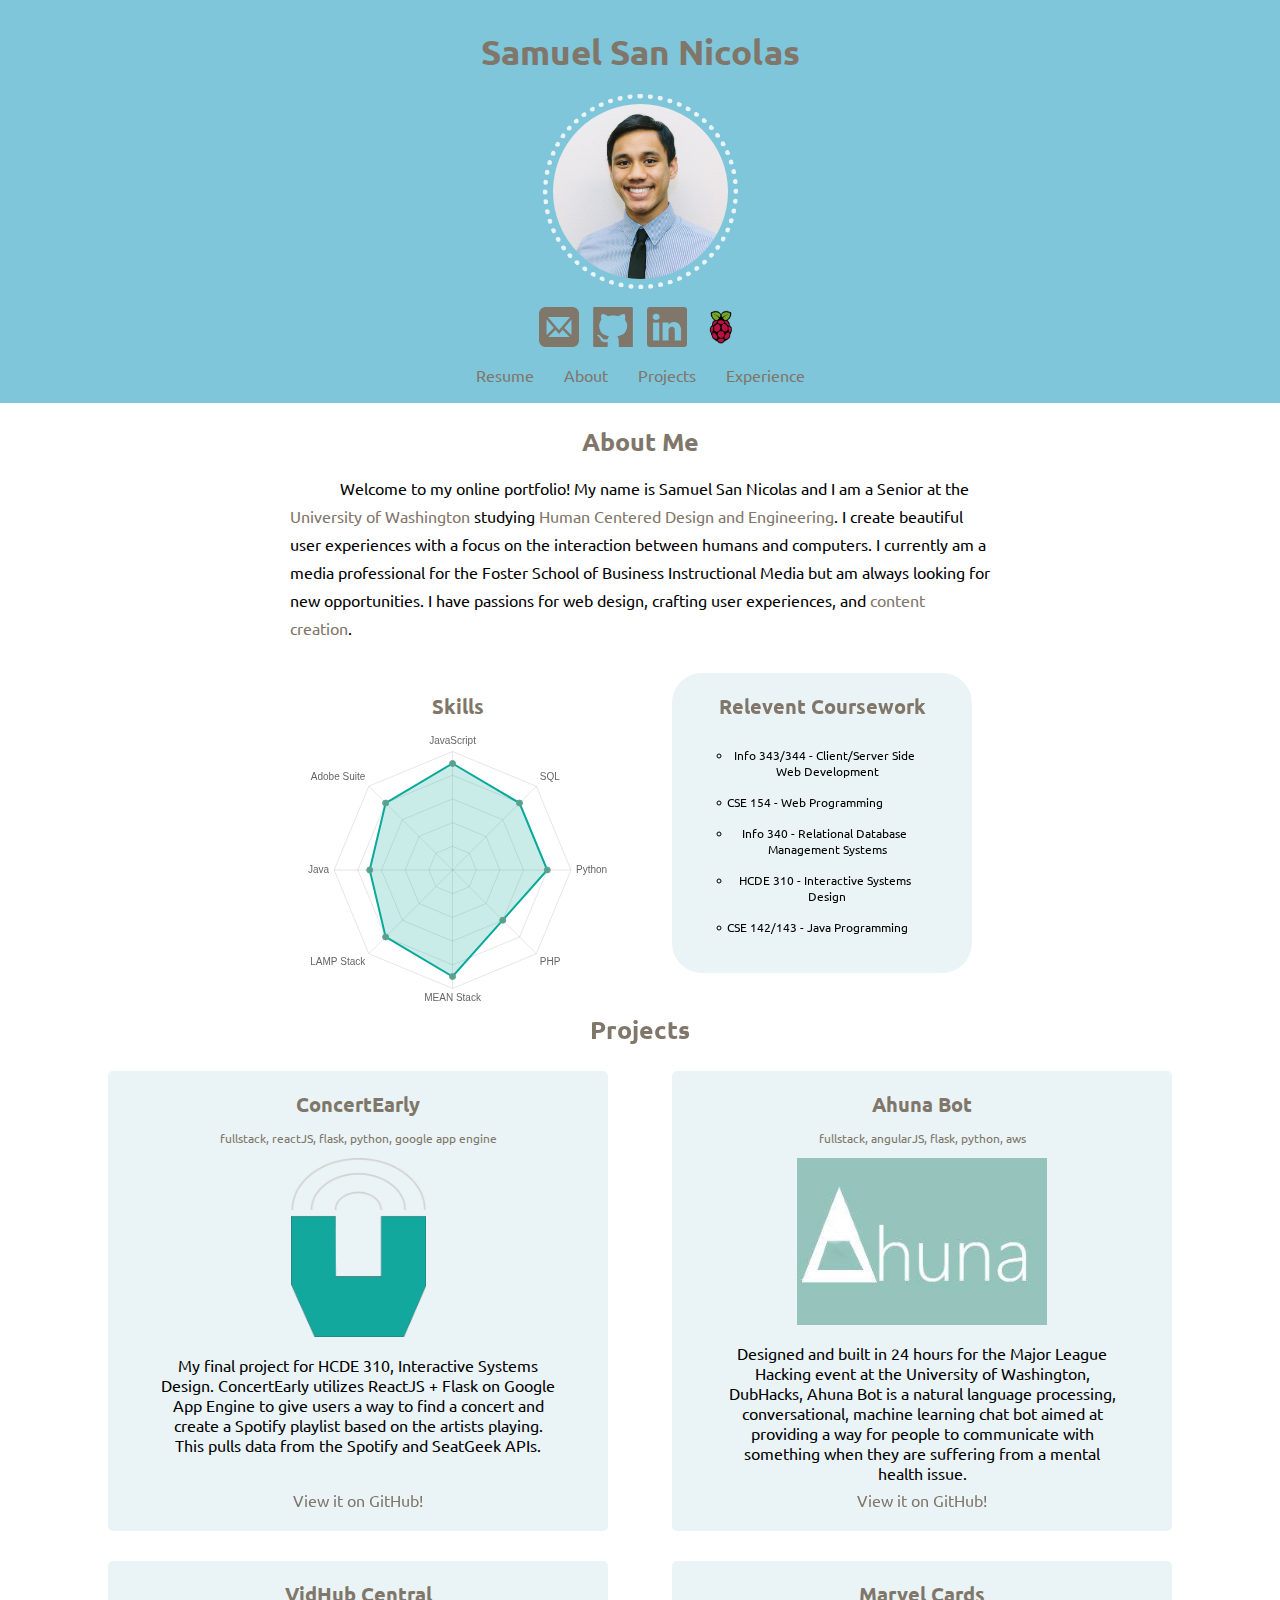
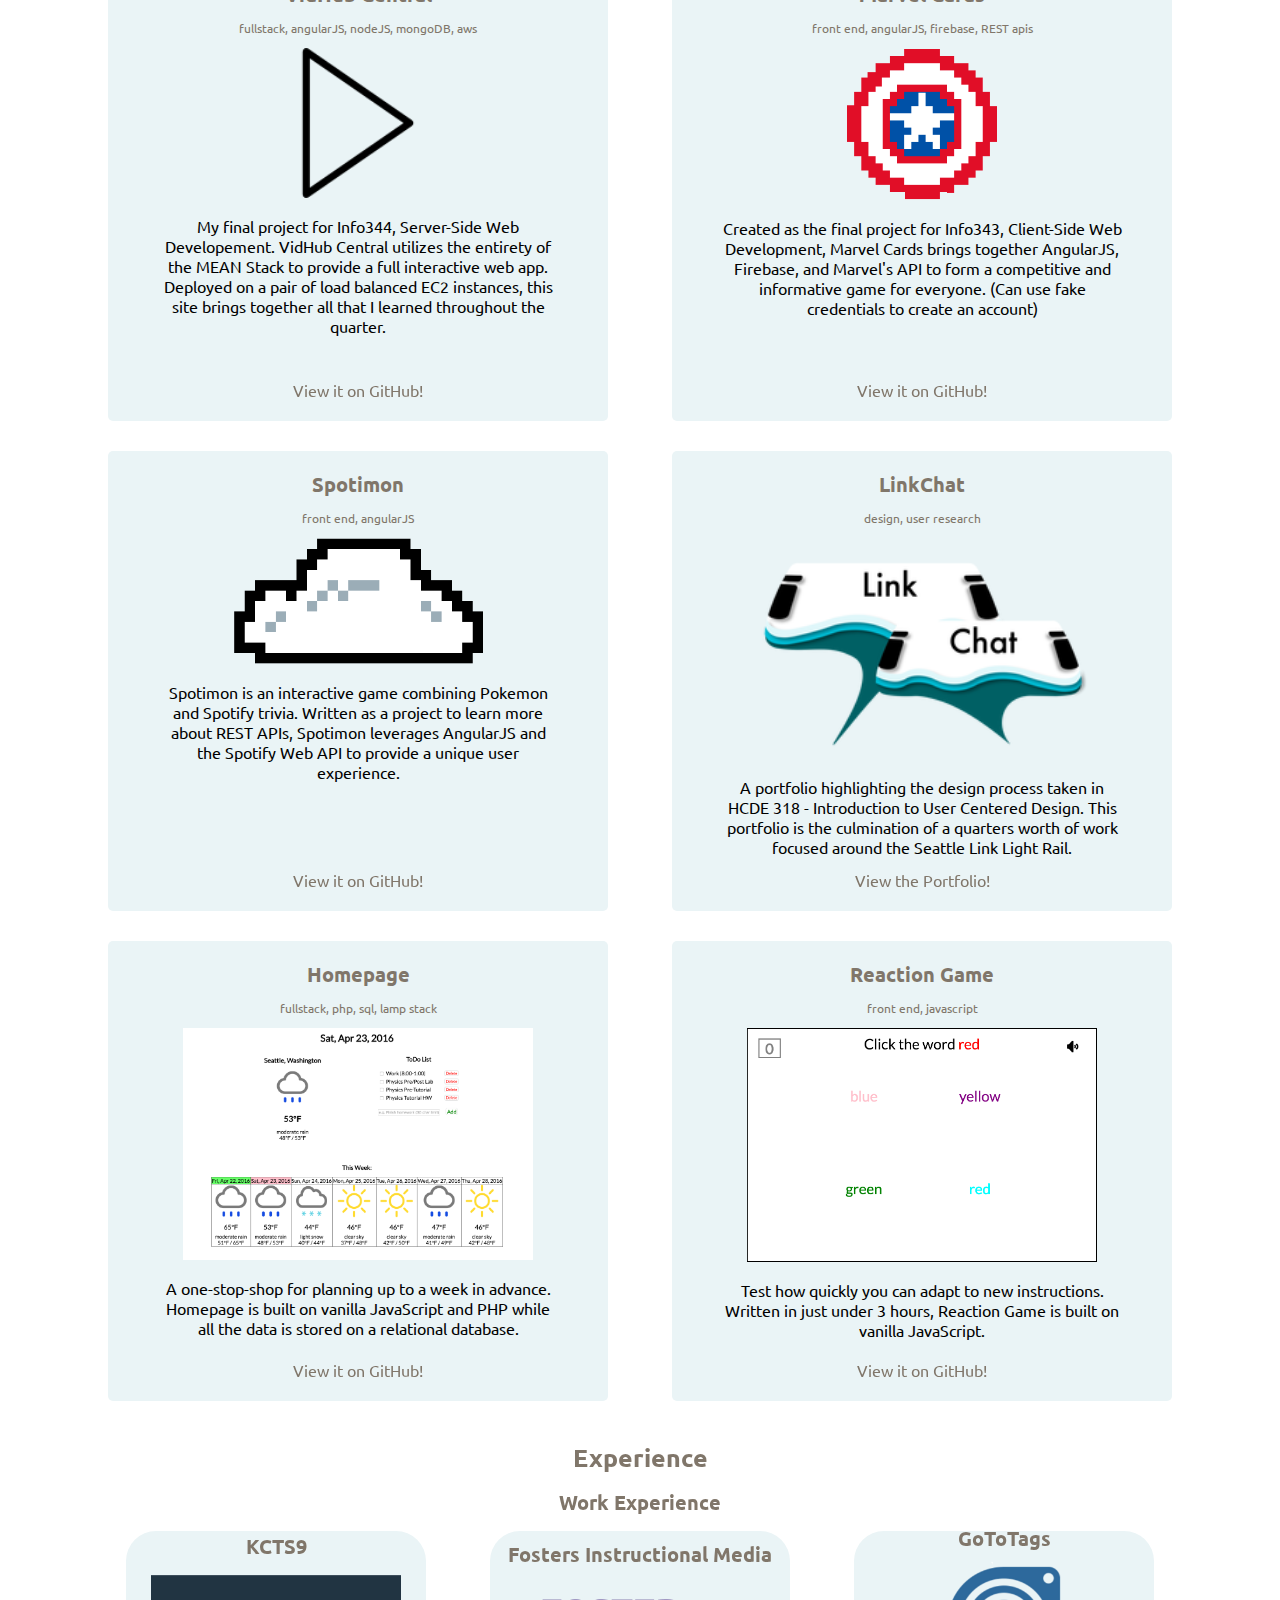
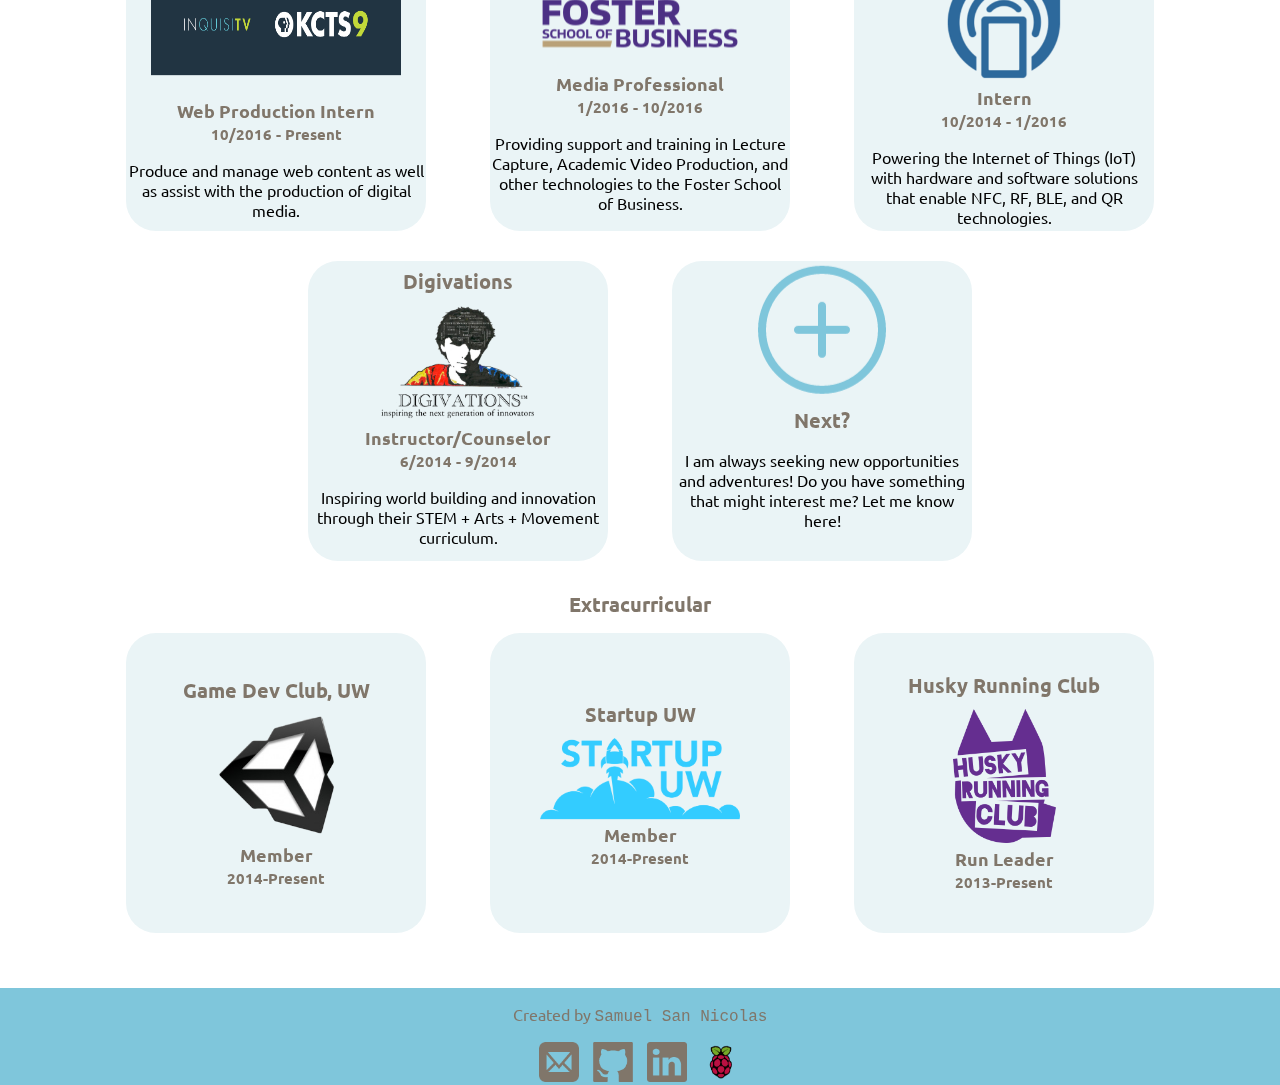
==== commit f942e7fe: "Update everything to current" ====
--- a/index.html
+++ b/index.html
@@ -46,13 +46,13 @@
 <section id="about">
 	<div id="bio">
 		<h3>About Me</h3>
-		<p> Welcome to my online portfolio! My name is Samuel San Nicolas and I am a Junior at the 
+		<p> Welcome to my online portfolio! My name is Samuel San Nicolas and I am a Senior at the 
 			<a href="http://www.washington.edu/"> University of Washington</a> 
 			studying <a href="http://www.hcde.washington.edu/">Human Centered Design and Engineering</a>. I 
 			create beautiful user experiences with a focus on the interaction between humans and computers. I currently 
 			am a media professional for the Foster School of Business Instructional Media but am always looking for new 
-			opportunities. I have passions for programming, building hardware, and <a href="https://www.youtube.com/watch?v=t0l7hB-kz9c">
-			content creation</a>. 
+			opportunities. I have passions for web design, crafting user experiences, and 
+			<a href="https://www.youtube.com/watch?v=t0l7hB-kz9c">content creation</a>.
 		</p>
 	</div>
 	<div id="interests">
@@ -62,85 +62,170 @@
 			<script type="text/javascript" src="index.js"></script>
 		</div>
 		<div id="hobbies">
-			<h4>Hobbies</h4>
+			<h4>Relevent Coursework</h4>
 			<ul>
-				<li>Web Design</li>
-				<li>Game Development</li>
-				<li>Mobile App Development</li>
-				<li>YouTube Content Creation</li>
-				<li>Running</li>
+				<li>Info 343/344 - Client/Server Side Web Development</li>
+				<li>CSE 154 - Web Programming</li>
+				<li>Info 340 - Relational Database Management Systems</li>
+				<li>HCDE 310 - Interactive Systems Design</li>
+				<li>CSE 142/143 - Java Programming</li>
 			</ul>
 		</div>
 	</div>
 </section>
 <section id="projects">
 	<h3>Projects</h3>
-		<div class="proj">
-			<a href="http://students.washington.edu/sjsn/info343/marvelcards/app/#/">
+		<a href="https://concertearly.appspot.com/">
+			<div class="proj">
+				<h4>ConcertEarly</h4>
+				<p class="tags">
+					<span class="tag">fullstack</span>, <span class="tag">reactJS</span>, <span class="tag">flask</span>, <span class="tag">python</span>, <span class="tag">google app engine</span>
+				</p>
+				<img src="./images/concertearly.png" class="projimg" id="ce-img" />
+				<p class="proj-desc">
+					My final project for HCDE 310, Interactive Systems Design. ConcertEarly utilizes ReactJS + Flask on Google App Engine
+					to give users a way to find a concert and create a Spotify playlist based on the artists playing. This pulls data from 
+					the Spotify and SeatGeek APIs.
+				</p>
+				<p class="proj-link">
+					<a href="https://github.com/sjsn/concertearly">
+						View it on GitHub!
+					</a>
+				</p>
+			</div>
+		</a>
+		<a href="https://github.com/sjsn/ahuna-bot">
+			<div class="proj">
+				<h4>Ahuna Bot</h4>
+				<p class="tags">
+					<span class="tag">fullstack</span>, <span class="tag">angularJS</span>, <span class="tag">flask</span>, <span class="tag">python</span>, <span class="tag">aws</span>
+				</p>
+				<img src="./images/ahuna.jpg" class="projimg" id="ahuna-img" />
+				<p class="proj-desc">
+					Designed and built in 24 hours for the Major League Hacking event at the University of Washington,
+					DubHacks, Ahuna Bot is a natural language processing, conversational, machine learning chat bot aimed
+					at providing a way for people to communicate with something when they are suffering from a mental health issue.
+				</p>
+				<p class="proj-link">
+					<a href="https://github.com/sjsn/ahuna-bot">
+						View it on GitHub!
+					</a>
+				</p>
+			</div>
+		</a>
+		<a href="https://github.com/sjsn/vidhub-central">
+			<div class="proj">
+				<h4>VidHub Central</h4>
+				<p class="tags">
+					<span class="tag">fullstack</span>, <span class="tag">angularJS</span>, <span class="tag">nodeJS</span>, <span class="tag">mongoDB</span>, <span class="tag">aws</span>
+				</p>
+				<img src="./images/play.png" class="projimg" id="play-img" />
+				<p class="proj-desc">
+					My final project for Info344, Server-Side Web Developement. VidHub Central utilizes the
+					entirety of the MEAN Stack to provide a full interactive web app. Deployed on a 
+					pair of load balanced EC2 instances, this site brings together all that I learned throughout the quarter.
+				</p>
+				<p class="proj-link">
+					<a href="https://github.com/sjsn/vidhub-central">
+						View it on GitHub!
+					</a>
+				</p>
+			</div>
+		</a>
+		<a href="http://students.washington.edu/sjsn/info343/marvelcards/app/#/">
+			<div class="proj">
 				<h4>Marvel Cards</h4>
+				<p class="tags">
+					<span class="tag">front end</span>, <span class="tag">angularJS</span>, <span class="tag">firebase</span>, <span class="tag">REST apis</span>
+				</p>
 				<img src="./images/shield.png" class="projimg" id="shield-img"/>
-			</a>
-			<p>
-				Created as the final project for Info343, Client-Side Web Development, Marvel Cards
-				brings together AngularJS, Firebase, and Marvel's API to form a competitive and
-				informative game for everyone. (Can use fake credentials to create an account)
-			</p>
-			<a href="https://github.com/sjsn/info343-final-project">
-				View it on GitHub!
-			</a>
-		</div>
-		<div class="proj">
-			<a href="http://students.washington.edu/sjsn/info343/challenges/angular/app/#/home">
+				<p class="proj-desc">
+					Created as the final project for Info343, Client-Side Web Development, Marvel Cards
+					brings together AngularJS, Firebase, and Marvel's API to form a competitive and
+					informative game for everyone. (Can use fake credentials to create an account)
+				</p>
+				<p class="proj-link">
+					<a href="https://github.com/sjsn/info343-final-project">
+						View it on GitHub!
+					</a>
+				</p>
+			</div>
+		</a>
+		<a href="http://students.washington.edu/sjsn/info343/challenges/angular/app/#/home">
+			<div class="proj">
 				<h4>Spotimon</h4>
+				<p class="tags">
+					<span class="tag">front end</span>, <span class="tag">angularJS</span>
+				</p>
 				<img src="./images/cloud.png" class="projimg" id="cloud-img"/>
-			</a>
-			<p>
-				Spotimon is an interactive game combining Pokemon and Spotify trivia. Written as a 
-				project to learn more about REST APIs, Spotimon leverages AngularJS and the Spotify
-				Web API to provide a unique user experience.
-			</p>
-			<a href="https://github.com/sjsn/Spotimon">
-				View it on GitHub!
-			</a>
-		</div>
-		<div class="proj">
-			<a href="http://linkchat.weebly.com/">
+				<p class="proj-desc">
+					Spotimon is an interactive game combining Pokemon and Spotify trivia. Written as a 
+					project to learn more about REST APIs, Spotimon leverages AngularJS and the Spotify
+					Web API to provide a unique user experience.
+				</p>
+				<p class="proj-link">
+					<a href="https://github.com/sjsn/Spotimon">
+						View it on GitHub!
+					</a>
+				</p>
+			</div>
+		</a>
+		<a href="http://linkchat.weebly.com/">
+			<div class="proj">
 				<h4>LinkChat</h4>
+				<p class="tags">
+					<span class="tag">design</span>, <span class="tag">user research</span>
+				</p>
 				<img src="./images/linkchat.png" class="projimg"/>
-			</a>
-			<p>
-				A portfolio highlighting the design process taken in HCDE 318 - 
-				Introduction to User Centered Design. This portfolio is the culmination of a 
-				quarters worth of work focused around the Seattle Link Light Rail.
-			</p>
-		</div>
-		<div class="proj">
-			<a href="http://students.washington.edu/sjsn/homepage">
+				<p class="proj-desc">
+					A portfolio highlighting the design process taken in HCDE 318 - 
+					Introduction to User Centered Design. This portfolio is the culmination of a 
+					quarters worth of work focused around the Seattle Link Light Rail.
+				</p>
+				<p class="proj-link">
+					<a href="http://linkchat.weebly.com/">
+						View the Portfolio!
+					</a>
+				</p>
+			</div>
+		</a>
+		<a href="http://students.washington.edu/sjsn/homepage">
+			<div class="proj">
 				<h4>Homepage</h4>
+				<p class="tags">
+					<span class="tag">fullstack</span>, <span class="tag">php</span>, <span class="tag">sql</span>, <span class="tag">lamp stack</span>
+				</p>
 				<img src="./images/homepage.png" class="projimg"/>
-			</a>
-			<p>
-				A one-stop-shop for planning up to a week in advance. Homepage is built
-				on vanilla JavaScript and PHP while all the data is stored on a 
-				relational database.
-			</p>
-			<a href="https://github.com/sjsn/Homepage">
-				View it on GitHub!
-			</a>
-		</div>
-		<div class="proj">
-			<a href="./reactiongame/">
+				<p class="proj-desc">
+					A one-stop-shop for planning up to a week in advance. Homepage is built
+					on vanilla JavaScript and PHP while all the data is stored on a 
+					relational database.
+				</p>
+				<p class="proj-link">
+					<a href="https://github.com/sjsn/Homepage">
+						View it on GitHub!
+					</a>
+				</p>
+			</div>
+		</a>
+		<a href="./reactiongame/">
+			<div class="proj">
 				<h4>Reaction Game</h4>
+				<p class="tags">
+					<span class="tag">front end</span>, <span class="tag">javascript</span>
+				</p>
 				<img src="./images/reactiongame.png" class="projimg" />
-			</a>
-			<p>
-				Test how quickly you can adapt to new instructions. Written in 
-				just under 3 hours, Reaction Game is built on vanilla JavaScript.
-			</p>
-			<a href="https://github.com/sjsn/Reaction-Game">
-				View it on GitHub!
-			</a>
-		</div>
+				<p class="proj-desc">
+					Test how quickly you can adapt to new instructions. Written in 
+					just under 3 hours, Reaction Game is built on vanilla JavaScript.
+				</p>
+				<p class="proj-link">
+					<a href="https://github.com/sjsn/Reaction-Game">
+						View it on GitHub!
+					</a>
+				</p>
+			</div>
+		</a>
 </section>
 <section id="experience">
 	<h3>Experience</h3>
@@ -148,12 +233,25 @@
 		<h4>Work Experience</h4>
 		<div class="job">
 			<div class="content">
+				<h4><a href="http://kcts9.org/">KCTS9</a></h4>
+				<a href="http://kcts9.org/">
+					<img src="images/kcts9_logo.jpg" alt="KCTS9 Logo" height="100px" width="250px" id="kcts">
+				</a>
+				<h5>Web Production Intern</h5>
+				<h6>10/2016 - Present</h6>
+				<p>
+					Produce and manage web content as well as assist with the production of digital media.
+				</p>
+			</div>
+		</div>
+		<div class="job">
+			<div class="content">
 				<h4><a href="http://foster.uw.edu/">Fosters Instructional Media</a></h4>
 				<a href="http://foster.uw.edu/">
 					<img src="images/foster-logo.png" alt="Fosters Logo" height="50px" width="200px" id="fosters">
 				</a>
 				<h5>Media Professional</h5>
-				<h6>1/2016 - Present</h6>
+				<h6>1/2016 - 10/2016</h6>
 				<p>
 					Providing support and training in Lecture Capture, Academic Video Production, 
 					and other technologies to the Foster School of Business.
--- a/index.css
+++ b/index.css
@@ -63,8 +63,8 @@
 		margin: 15px 30px;
 	}
 
-	.proj p {
-		width: 60%;
+	.proj-desc {
+		width: 80%;
 	}
 }
 
@@ -123,7 +123,7 @@
 		margin-bottom: 20px;
 	}
 
-	.proj p {
+	.proj-desc {
 		width: 80%;
 	}
 }
@@ -196,6 +196,11 @@
 	padding-bottom: 20px;
 }
 
+#kcts {
+	padding-top: 5px;
+	padding-bottom: 20px;
+}
+
 a {
 	color: #80766a;
 	text-decoration: none;
@@ -264,11 +269,11 @@
 
 #hobbies {
 	display: inline-block;
-	text-align: center;
 	height: 300px;
 	width: 300px;
 	border-radius: 10%;
 	background-color: #eaf4f6;
+	font-size: 12px;
 }
 
 #hobbies > ul {
@@ -370,6 +375,8 @@
 	border-radius: 5px;
 	text-align: center;
 	padding-bottom: 10px;
+	height: 450px;
+	position: relative;
 }
 
 .proj h4 {
@@ -378,18 +385,34 @@
 
 .projimg {
 	width: 70%;
-	height: 50%;
-}
-
-.proj p {
+}
+
+.proj-desc {
 	margin: auto;
 	padding: 15px 15px;
-}
-
-#shield-img {
+	color: black;
+}
+
+#shield-img, #play-img {
 	width: 30%;
 }
 
-#cloud-img {
+#cloud-img, #ahuna-img {
 	width: 50%;
 }
+
+.proj-link {
+	position: absolute;
+	bottom: 5px;
+	padding: 0px;
+	width: 100%;
+}
+
+.tags {
+	color: #80766a;
+	font-size: 12px;
+}
+
+#ce-img {
+	width: 27%;
+}
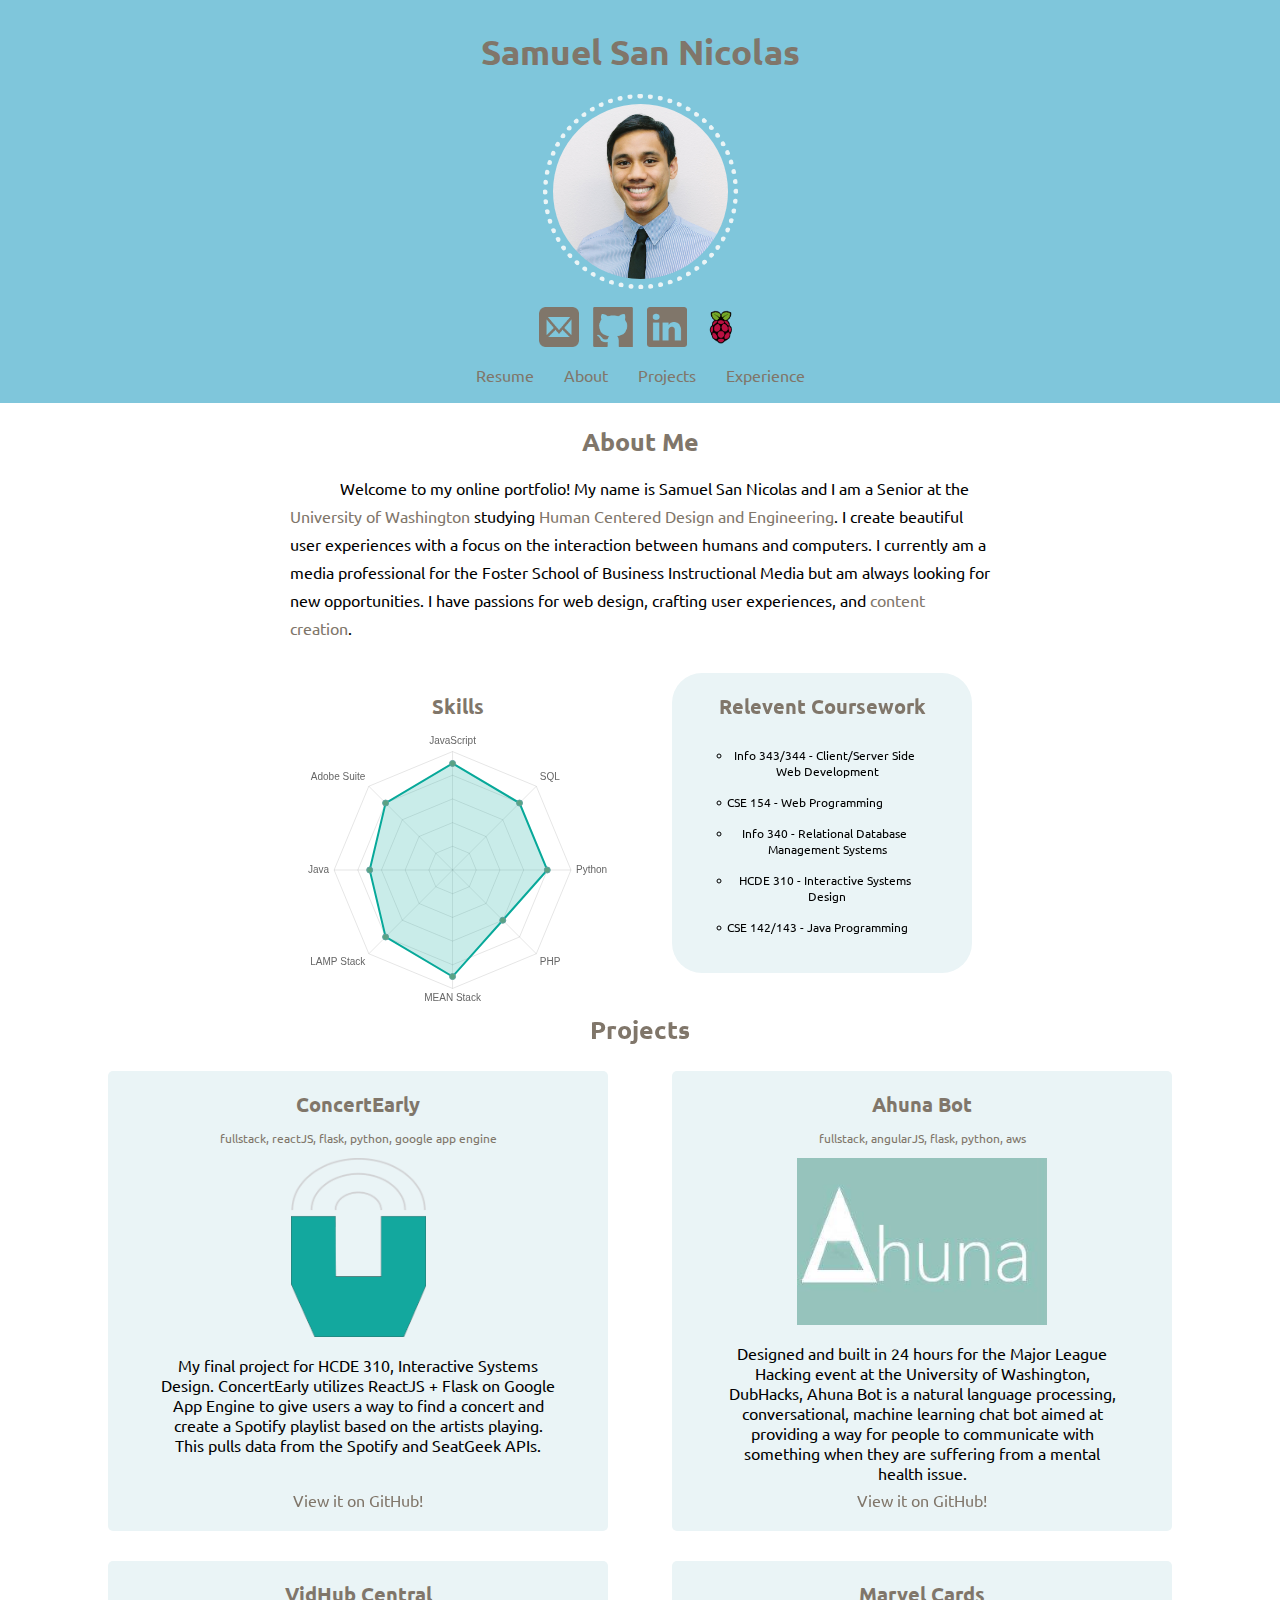
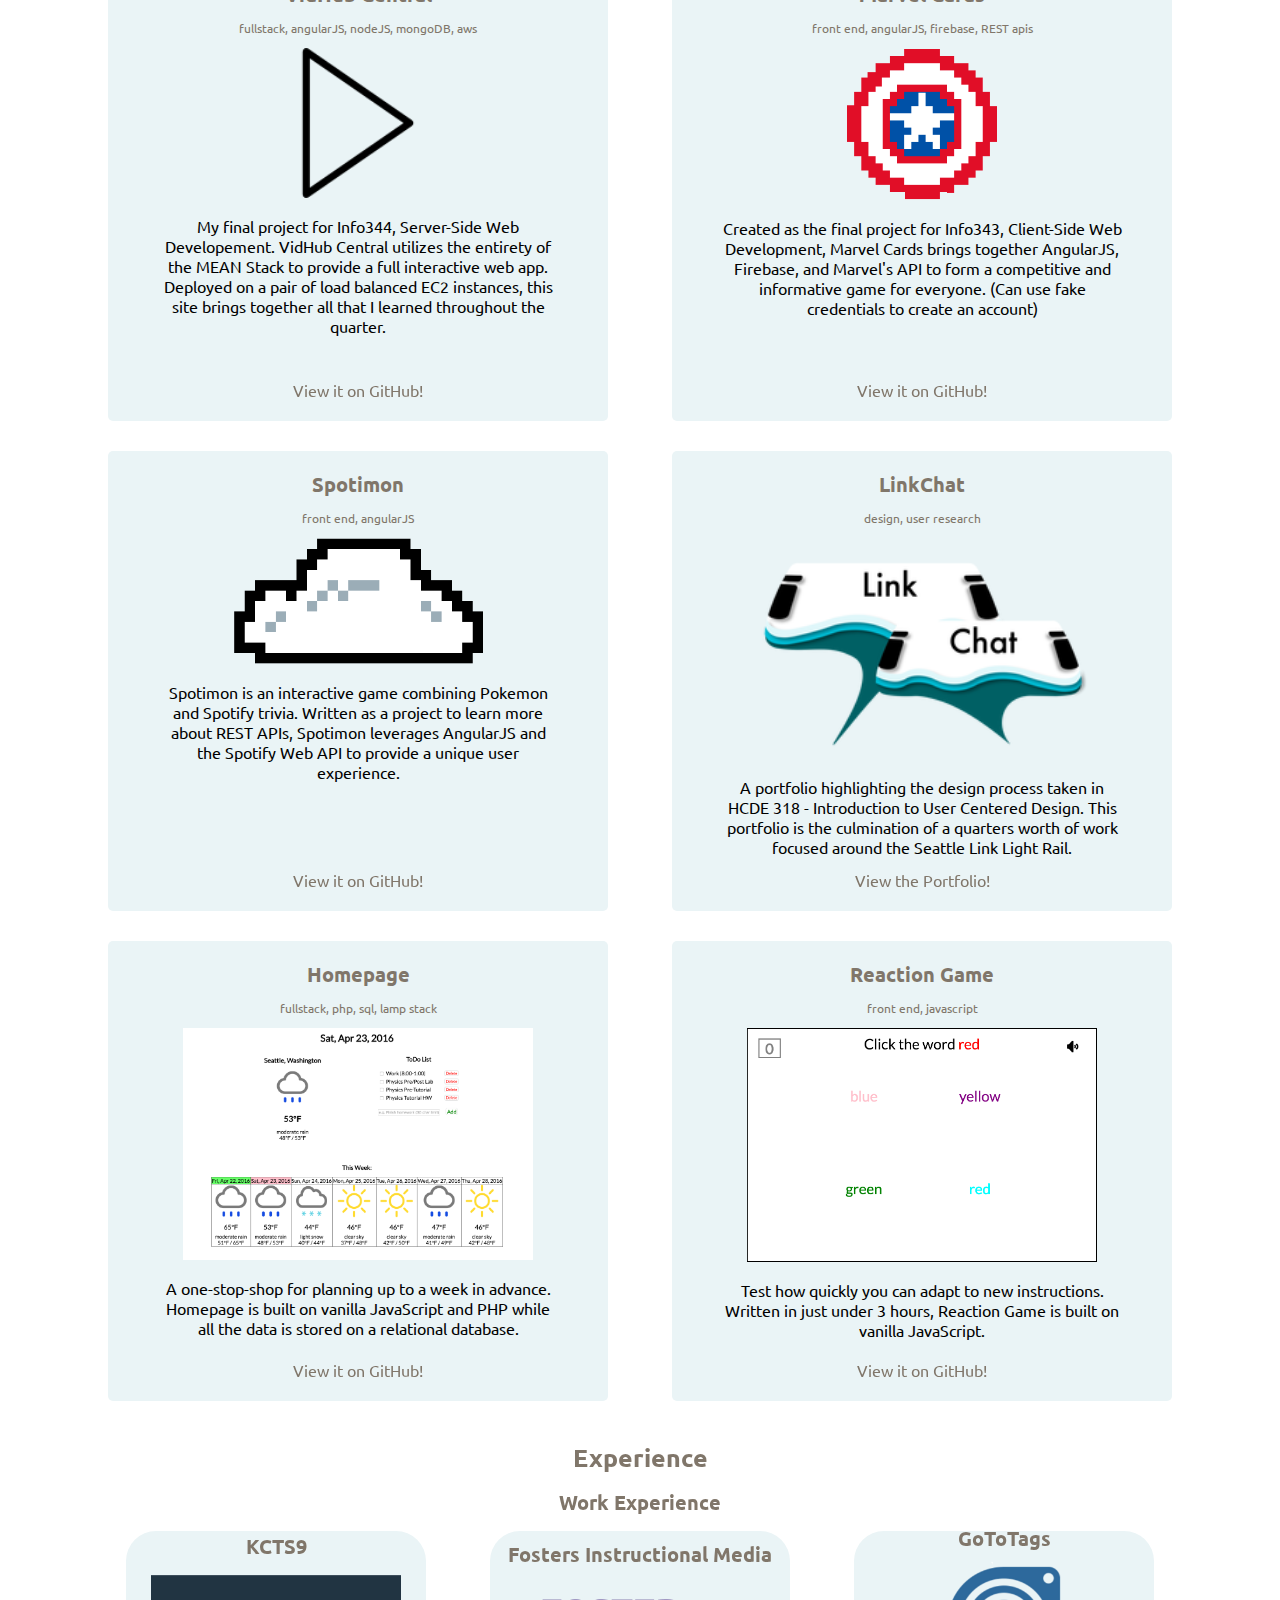
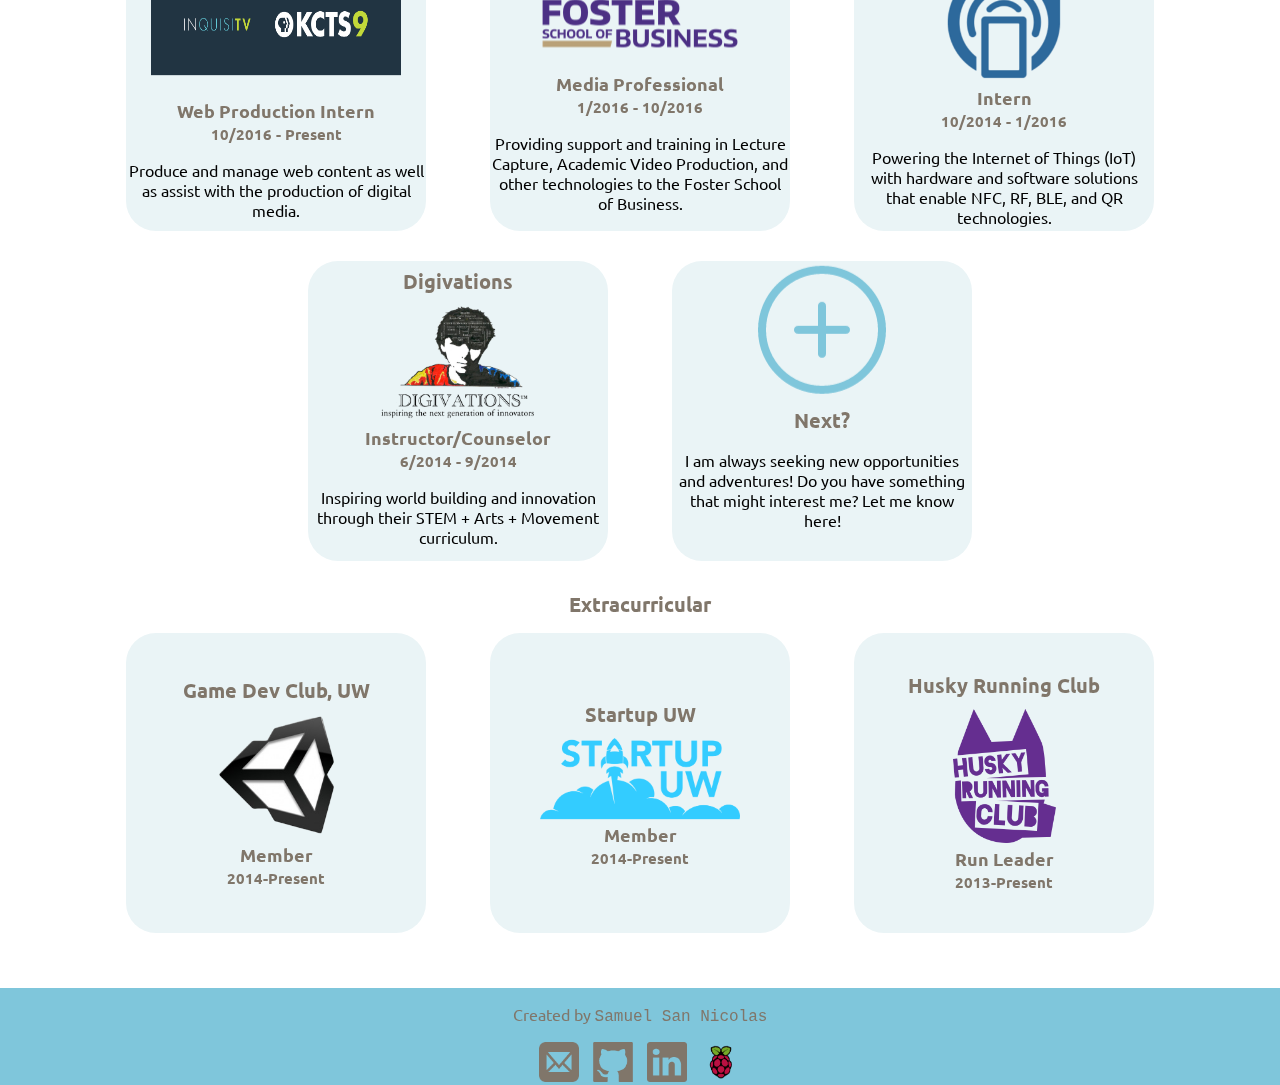
==== commit 6ee4ae5c: "Update link" ====
--- a/index.html
+++ b/index.html
@@ -94,7 +94,7 @@
 				</p>
 			</div>
 		</a>
-		<a href="https://github.com/sjsn/ahuna-bot">
+		<a href="http://ahunabot.com/">
 			<div class="proj">
 				<h4>Ahuna Bot</h4>
 				<p class="tags">
@@ -345,4 +345,4 @@
 	</div>
 </section>
 </body>
-</html>+</html>
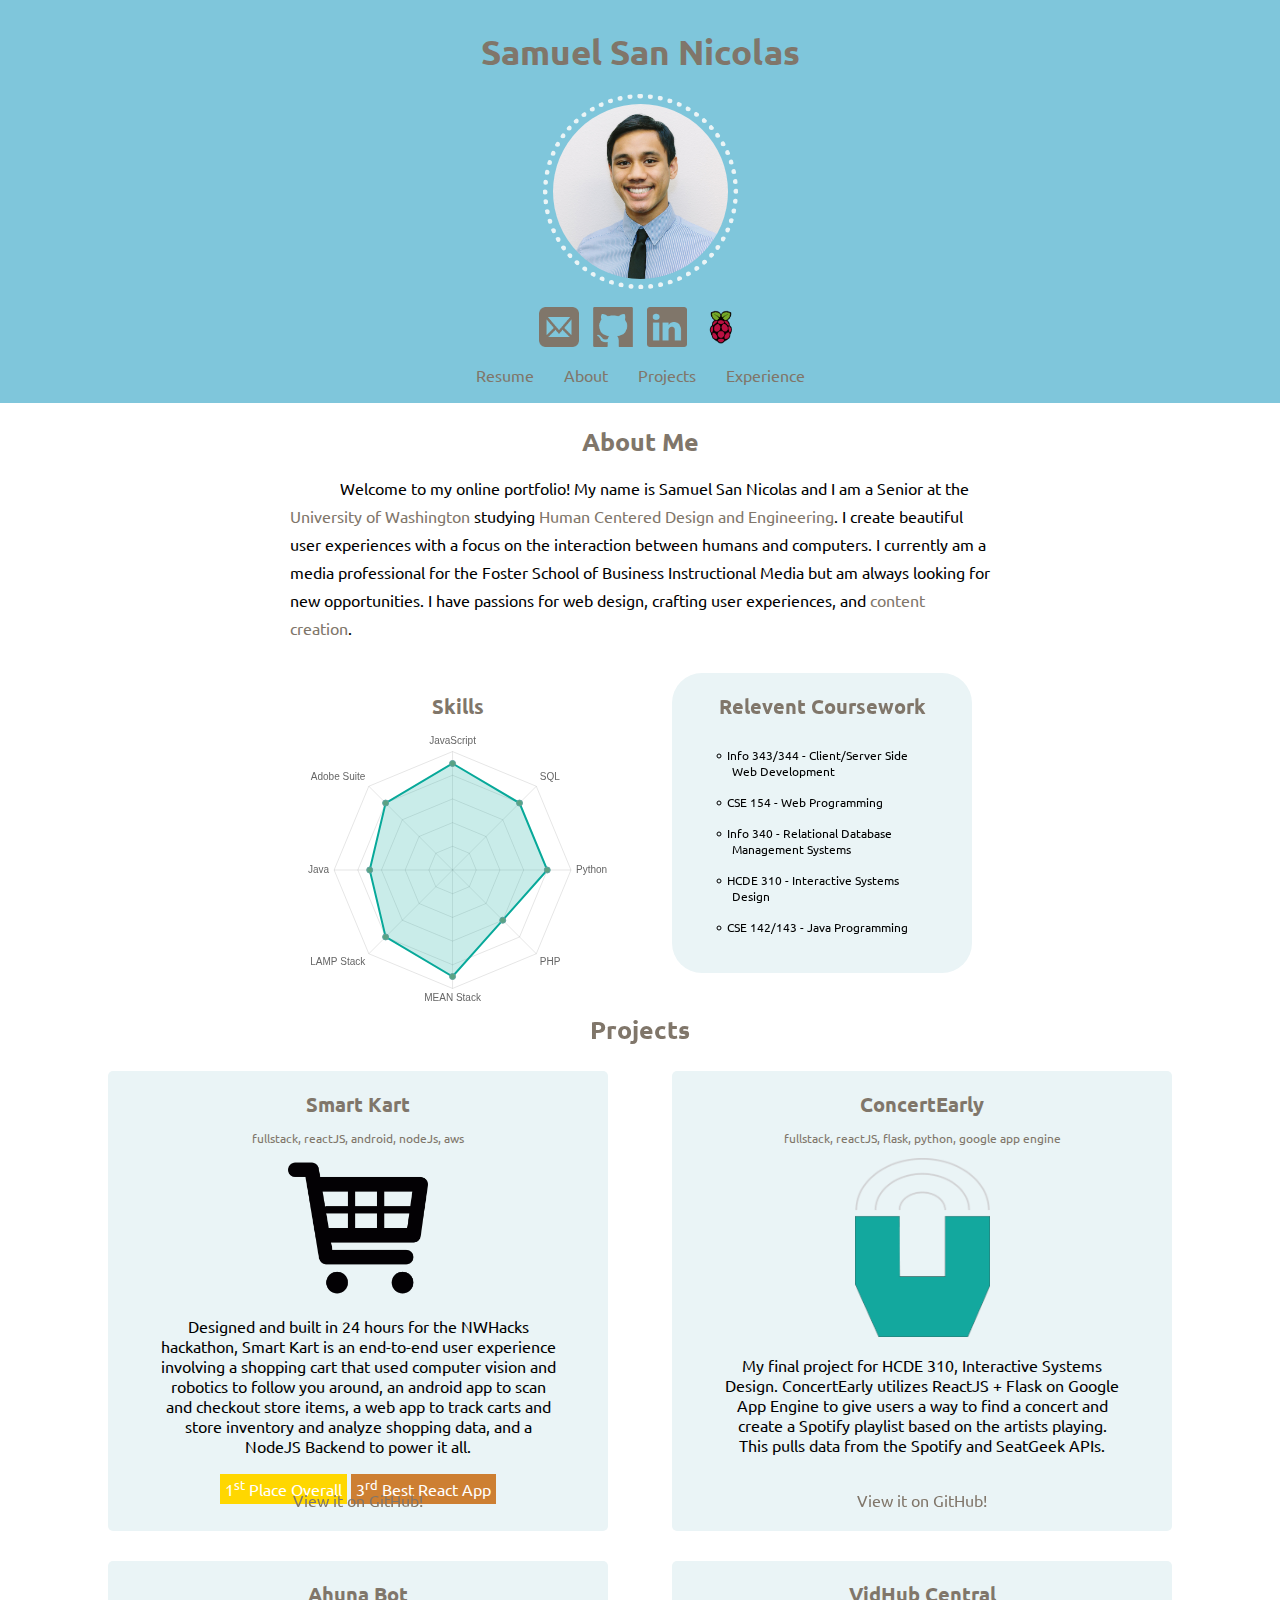
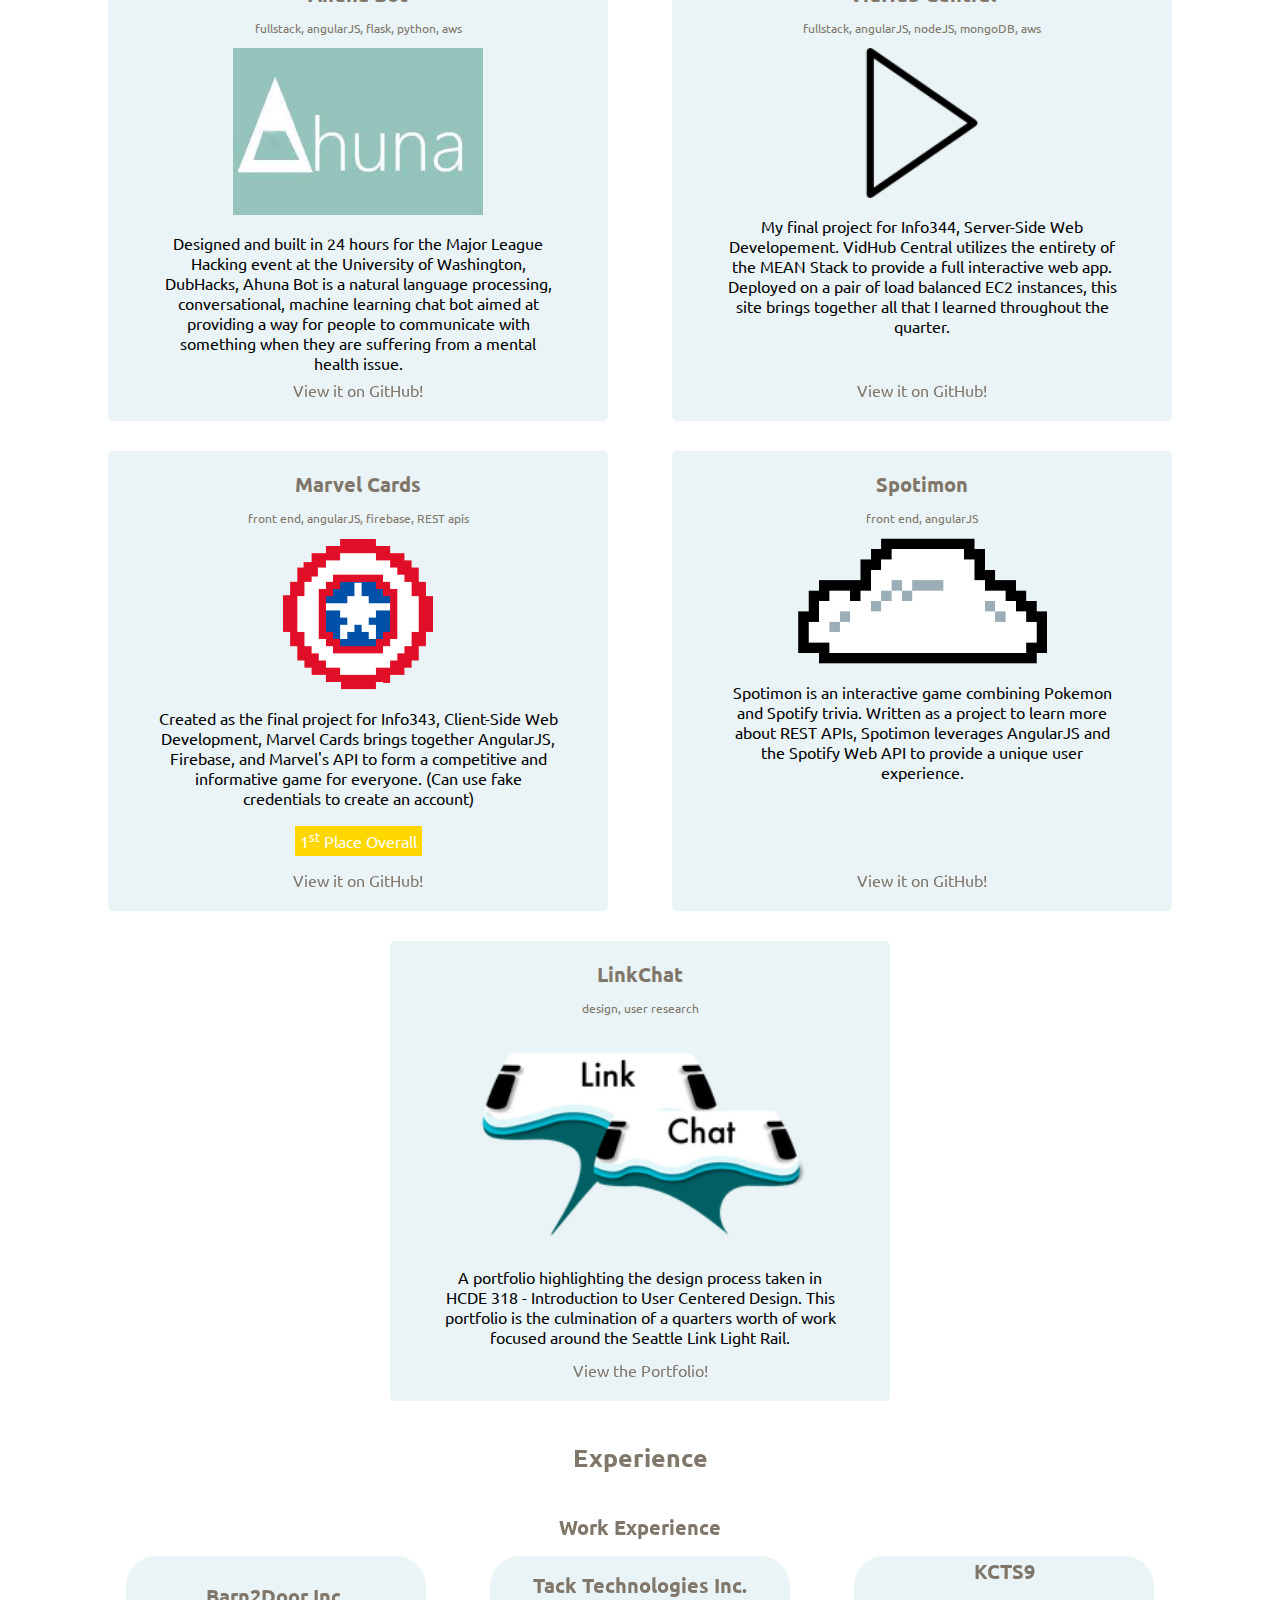
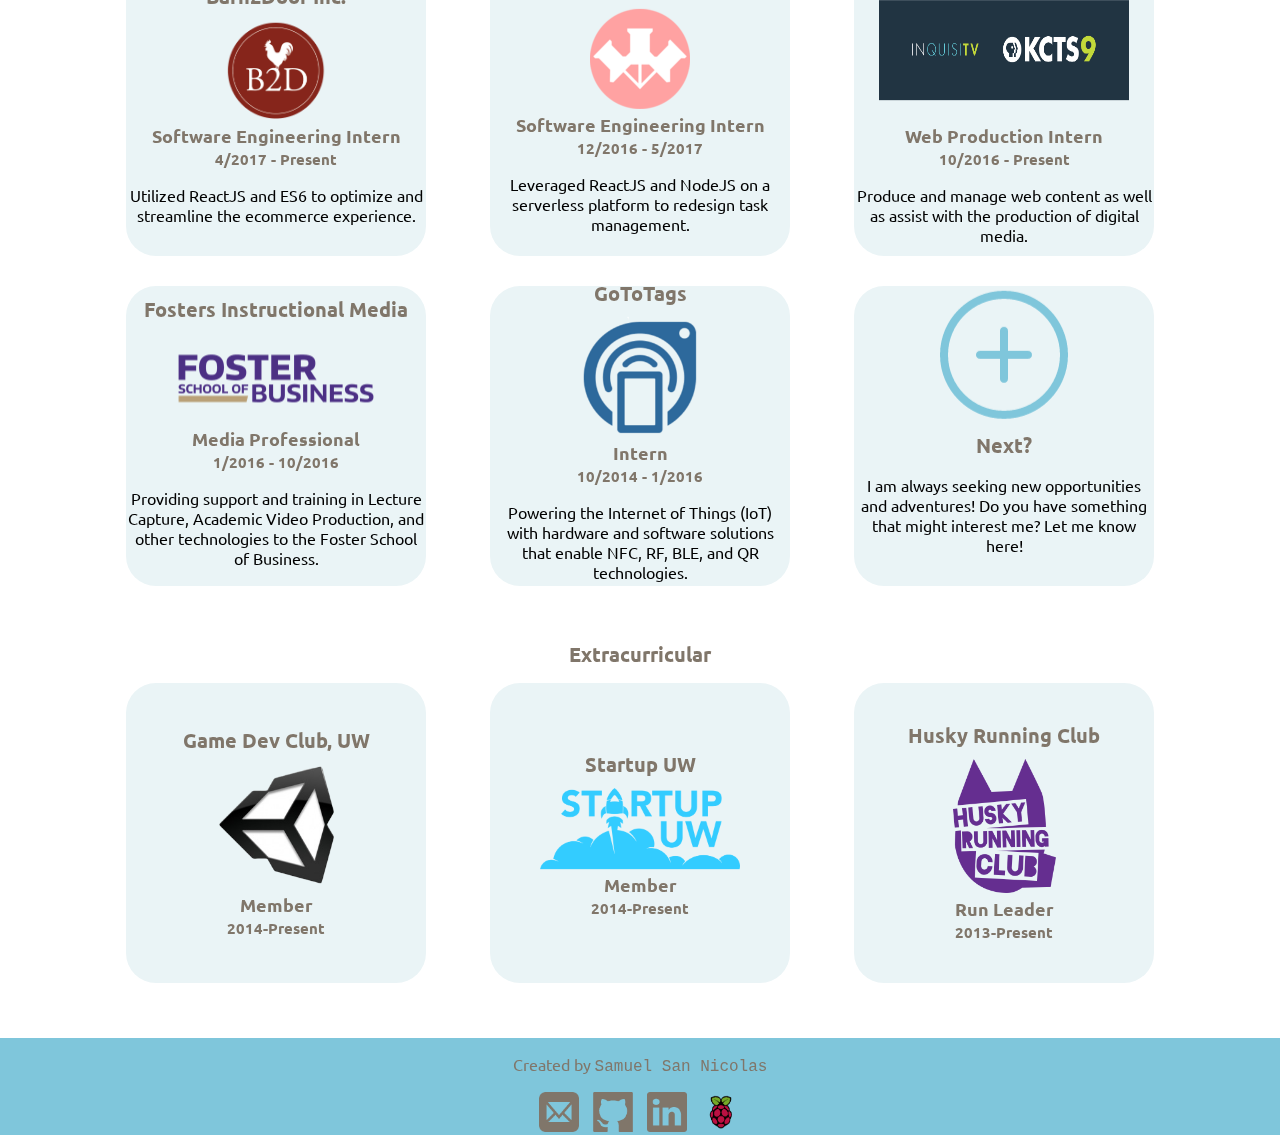
==== commit 38eec3ba: "Update July 2017" ====
--- a/index.html
+++ b/index.html
@@ -16,7 +16,7 @@
 </head>
 
 <body>
-<section id="header">	
+<section id="header">
 	<h1>Samuel San Nicolas</h1>
 	<img src="images/sam.jpeg" alt="Samuel San Nicolas" height="175px" width="175px">
 	<div class="contact">
@@ -46,12 +46,12 @@
 <section id="about">
 	<div id="bio">
 		<h3>About Me</h3>
-		<p> Welcome to my online portfolio! My name is Samuel San Nicolas and I am a Senior at the 
-			<a href="http://www.washington.edu/"> University of Washington</a> 
-			studying <a href="http://www.hcde.washington.edu/">Human Centered Design and Engineering</a>. I 
-			create beautiful user experiences with a focus on the interaction between humans and computers. I currently 
-			am a media professional for the Foster School of Business Instructional Media but am always looking for new 
-			opportunities. I have passions for web design, crafting user experiences, and 
+		<p> Welcome to my online portfolio! My name is Samuel San Nicolas and I am a Senior at the
+			<a href="http://www.washington.edu/"> University of Washington</a>
+			studying <a href="http://www.hcde.washington.edu/">Human Centered Design and Engineering</a>. I
+			create beautiful user experiences with a focus on the interaction between humans and computers. I currently
+			am a media professional for the Foster School of Business Instructional Media but am always looking for new
+			opportunities. I have passions for web design, crafting user experiences, and
 			<a href="https://www.youtube.com/watch?v=t0l7hB-kz9c">content creation</a>.
 		</p>
 	</div>
@@ -75,6 +75,28 @@
 </section>
 <section id="projects">
 	<h3>Projects</h3>
+    <a href="https://devpost.com/software/smartkart">
+      <div class="proj">
+        <h4>Smart Kart</h4>
+        <p class="tags">
+          <span class="tag">fullstack</span>, <span class="tag">reactJS</span>, <span class="tag">android</span>, <span class="tag">nodeJs</span>, <span class="tag">aws</span>
+        </p>
+        <img src="./images/smart-kart.png" class="projimg" id="sk-img" />
+        <p class="proj-desc">
+          Designed and built in 24 hours for the NWHacks hackathon, Smart Kart is an end-to-end user experience involving a shopping cart that used computer vision
+          and robotics to follow you around, an android app to scan and checkout store items, a web app to track carts and store inventory and analyze shopping data,
+          and a NodeJS Backend to power it all.
+        </p>
+        <p class="accolades">
+          <span class="first">1<sup>st</sup> Place Overall</span> <span class="third">3<sup>rd</sup> Best React App</span>
+        </p>
+        <p class="proj-link">
+          <a href="https://github.com/SmartKart" id="sk-link">
+            View it on GitHub!
+          </a>
+        </p>
+      </div>
+    </a>
 		<a href="https://concertearly.appspot.com/">
 			<div class="proj">
 				<h4>ConcertEarly</h4>
@@ -84,7 +106,7 @@
 				<img src="./images/concertearly.png" class="projimg" id="ce-img" />
 				<p class="proj-desc">
 					My final project for HCDE 310, Interactive Systems Design. ConcertEarly utilizes ReactJS + Flask on Google App Engine
-					to give users a way to find a concert and create a Spotify playlist based on the artists playing. This pulls data from 
+					to give users a way to find a concert and create a Spotify playlist based on the artists playing. This pulls data from
 					the Spotify and SeatGeek APIs.
 				</p>
 				<p class="proj-link">
@@ -122,7 +144,7 @@
 				<img src="./images/play.png" class="projimg" id="play-img" />
 				<p class="proj-desc">
 					My final project for Info344, Server-Side Web Developement. VidHub Central utilizes the
-					entirety of the MEAN Stack to provide a full interactive web app. Deployed on a 
+					entirety of the MEAN Stack to provide a full interactive web app. Deployed on a
 					pair of load balanced EC2 instances, this site brings together all that I learned throughout the quarter.
 				</p>
 				<p class="proj-link">
@@ -144,6 +166,9 @@
 					brings together AngularJS, Firebase, and Marvel's API to form a competitive and
 					informative game for everyone. (Can use fake credentials to create an account)
 				</p>
+        <p class="accolades">
+          <span class="first">1<sup>st</sup> Place Overall</span>
+        </p>
 				<p class="proj-link">
 					<a href="https://github.com/sjsn/info343-final-project">
 						View it on GitHub!
@@ -159,7 +184,7 @@
 				</p>
 				<img src="./images/cloud.png" class="projimg" id="cloud-img"/>
 				<p class="proj-desc">
-					Spotimon is an interactive game combining Pokemon and Spotify trivia. Written as a 
+					Spotimon is an interactive game combining Pokemon and Spotify trivia. Written as a
 					project to learn more about REST APIs, Spotimon leverages AngularJS and the Spotify
 					Web API to provide a unique user experience.
 				</p>
@@ -178,50 +203,13 @@
 				</p>
 				<img src="./images/linkchat.png" class="projimg"/>
 				<p class="proj-desc">
-					A portfolio highlighting the design process taken in HCDE 318 - 
-					Introduction to User Centered Design. This portfolio is the culmination of a 
+					A portfolio highlighting the design process taken in HCDE 318 -
+					Introduction to User Centered Design. This portfolio is the culmination of a
 					quarters worth of work focused around the Seattle Link Light Rail.
 				</p>
 				<p class="proj-link">
 					<a href="http://linkchat.weebly.com/">
 						View the Portfolio!
-					</a>
-				</p>
-			</div>
-		</a>
-		<a href="http://students.washington.edu/sjsn/homepage">
-			<div class="proj">
-				<h4>Homepage</h4>
-				<p class="tags">
-					<span class="tag">fullstack</span>, <span class="tag">php</span>, <span class="tag">sql</span>, <span class="tag">lamp stack</span>
-				</p>
-				<img src="./images/homepage.png" class="projimg"/>
-				<p class="proj-desc">
-					A one-stop-shop for planning up to a week in advance. Homepage is built
-					on vanilla JavaScript and PHP while all the data is stored on a 
-					relational database.
-				</p>
-				<p class="proj-link">
-					<a href="https://github.com/sjsn/Homepage">
-						View it on GitHub!
-					</a>
-				</p>
-			</div>
-		</a>
-		<a href="./reactiongame/">
-			<div class="proj">
-				<h4>Reaction Game</h4>
-				<p class="tags">
-					<span class="tag">front end</span>, <span class="tag">javascript</span>
-				</p>
-				<img src="./images/reactiongame.png" class="projimg" />
-				<p class="proj-desc">
-					Test how quickly you can adapt to new instructions. Written in 
-					just under 3 hours, Reaction Game is built on vanilla JavaScript.
-				</p>
-				<p class="proj-link">
-					<a href="https://github.com/sjsn/Reaction-Game">
-						View it on GitHub!
 					</a>
 				</p>
 			</div>
@@ -231,6 +219,32 @@
 	<h3>Experience</h3>
 	<div id="workExperience">
 		<h4>Work Experience</h4>
+    <div class="job">
+			<div class="content">
+				<h4><a href="https://www.barn2door.com/">Barn2Door Inc.</a></h4>
+				<a href="https://www.barn2door.com/">
+					<img src="images/b2d.png" alt="Barn2Door Logo" height="100px" width="100px" id="b2d">
+				</a>
+				<h5>Software Engineering Intern</h5>
+				<h6>4/2017 - Present</h6>
+				<p>
+					Utilized ReactJS and ES6 to optimize and streamline the ecommerce experience.
+				</p>
+			</div>
+		</div>
+    <div class="job">
+			<div class="content">
+				<h4><a href="http://tack.tech/">Tack Technologies Inc.</a></h4>
+				<a href="http://tack.tech/">
+					<img src="images/tack.ico" alt="Tack Logo" height="100px" width="100px" id="tack">
+				</a>
+				<h5>Software Engineering Intern</h5>
+				<h6>12/2016 - 5/2017</h6>
+				<p>
+					Leveraged ReactJS and NodeJS on a serverless platform to redesign task management.
+				</p>
+			</div>
+		</div>
 		<div class="job">
 			<div class="content">
 				<h4><a href="http://kcts9.org/">KCTS9</a></h4>
@@ -253,7 +267,7 @@
 				<h5>Media Professional</h5>
 				<h6>1/2016 - 10/2016</h6>
 				<p>
-					Providing support and training in Lecture Capture, Academic Video Production, 
+					Providing support and training in Lecture Capture, Academic Video Production,
 					and other technologies to the Foster School of Business.
 				</p>
 			</div>
@@ -271,17 +285,6 @@
 		</div>
 		<div class="job">
 			<div class="content">
-				<h4><a href="http://www.digivations.com/">Digivations</a></h4>
-				<a href="http://www.digivations.com/">
-					<img src="images/digivations_logo.png" alt="Digivations Logo" height="117px" width="172px">
-				</a>
-				<h5>Instructor/Counselor</h5>
-				<h6>6/2014 - 9/2014</h6>
-				<p>Inspiring world building and innovation through their STEM + Arts + Movement curriculum.</p>
-			</div>
-		</div>
-		<div class="job">
-			<div class="content">
 				<a href="mailto:samuelsan3@gmail.com" target="_top">
 					<img src="images/plus.png" height="128px" width="128px">
 				</a>
@@ -326,7 +329,7 @@
 </section>
 <section  id="footer">
 	<div class="copyright">
-		<p>Created by <span id="signature">Samuel San Nicolas</span></p> 
+		<p>Created by <span id="signature">Samuel San Nicolas</span></p>
 	</div>
 	<div class="botContact">
 		<a href="mailto:samuelsan3@gmail.com" target="_top">
--- a/index.css
+++ b/index.css
@@ -5,6 +5,7 @@
 	font-family: "Ubuntu", sans-serif;
 }
 
+/* Regular screen */
 @media only screen and (min-width: 501px) {
 	#header > img {
 		margin-top: 20px;
@@ -68,6 +69,7 @@
 	}
 }
 
+/* Mobile Styles */
 @media only screen and (max-width: 500px) {
 	#header > img {
 		margin-top: 10px;
@@ -126,6 +128,10 @@
 	.proj-desc {
 		width: 80%;
 	}
+
+  #sk-link {
+    display: none;
+  }
 }
 
 #header {
@@ -283,6 +289,7 @@
 
 #hobbies > ul > li {
 	text-indent: -5px;
+  text-align: left;
 	padding-right: 50px;
 	margin-left: 20px;
 	margin-top: 15px;
@@ -293,7 +300,7 @@
 }
 
 #workExperience > h4, #extracurricular > h4 {
-	margin-top: 15px;
+	margin-top: 40px;
 	margin-bottom: 0px;
 }
 
@@ -416,3 +423,25 @@
 #ce-img {
 	width: 27%;
 }
+
+#sk-img {
+  width: 28%;
+}
+
+p.accolades {
+  margin-top: 5px;
+  margin-bottom: 10px;
+}
+
+.accolades > span {
+  color: white;
+  padding: 5px;
+}
+
+span.first {
+  background-color: #FFD700;
+}
+
+span.third {
+  background-color: #cd7f32;
+}
